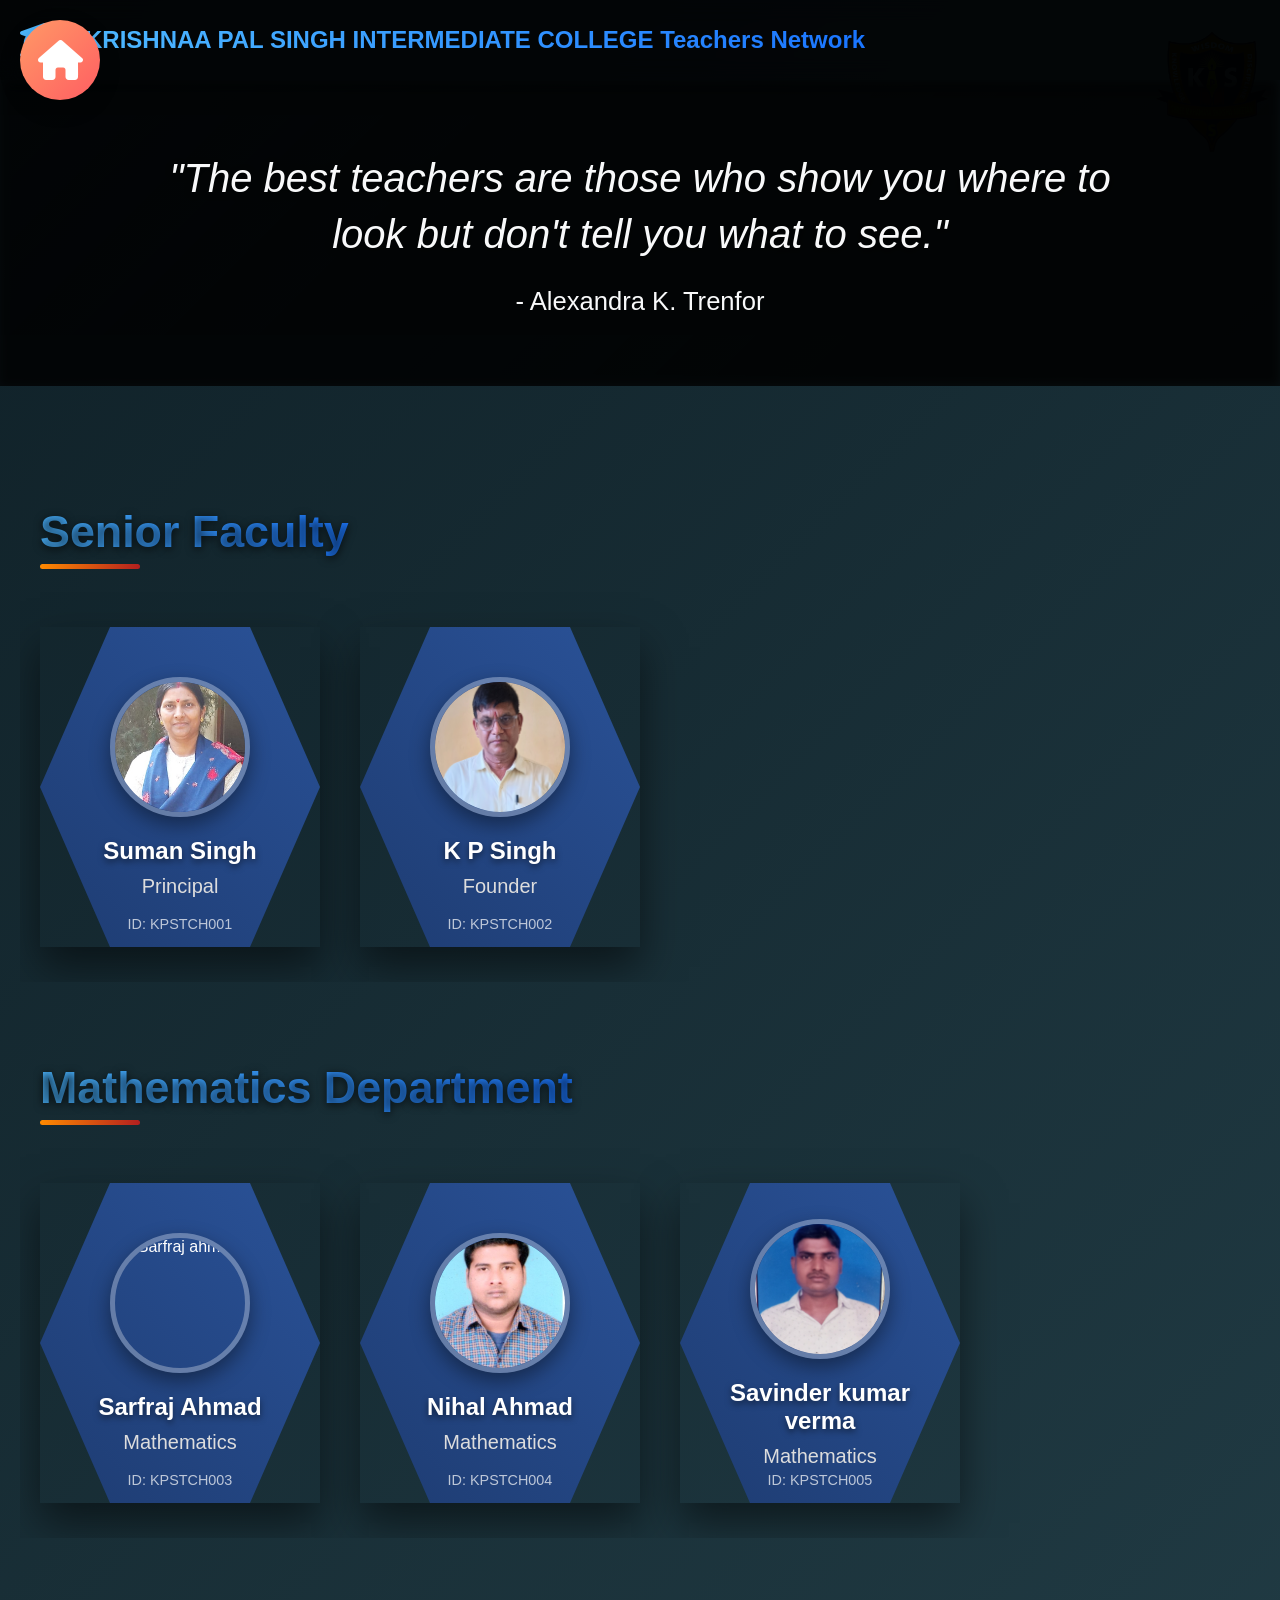
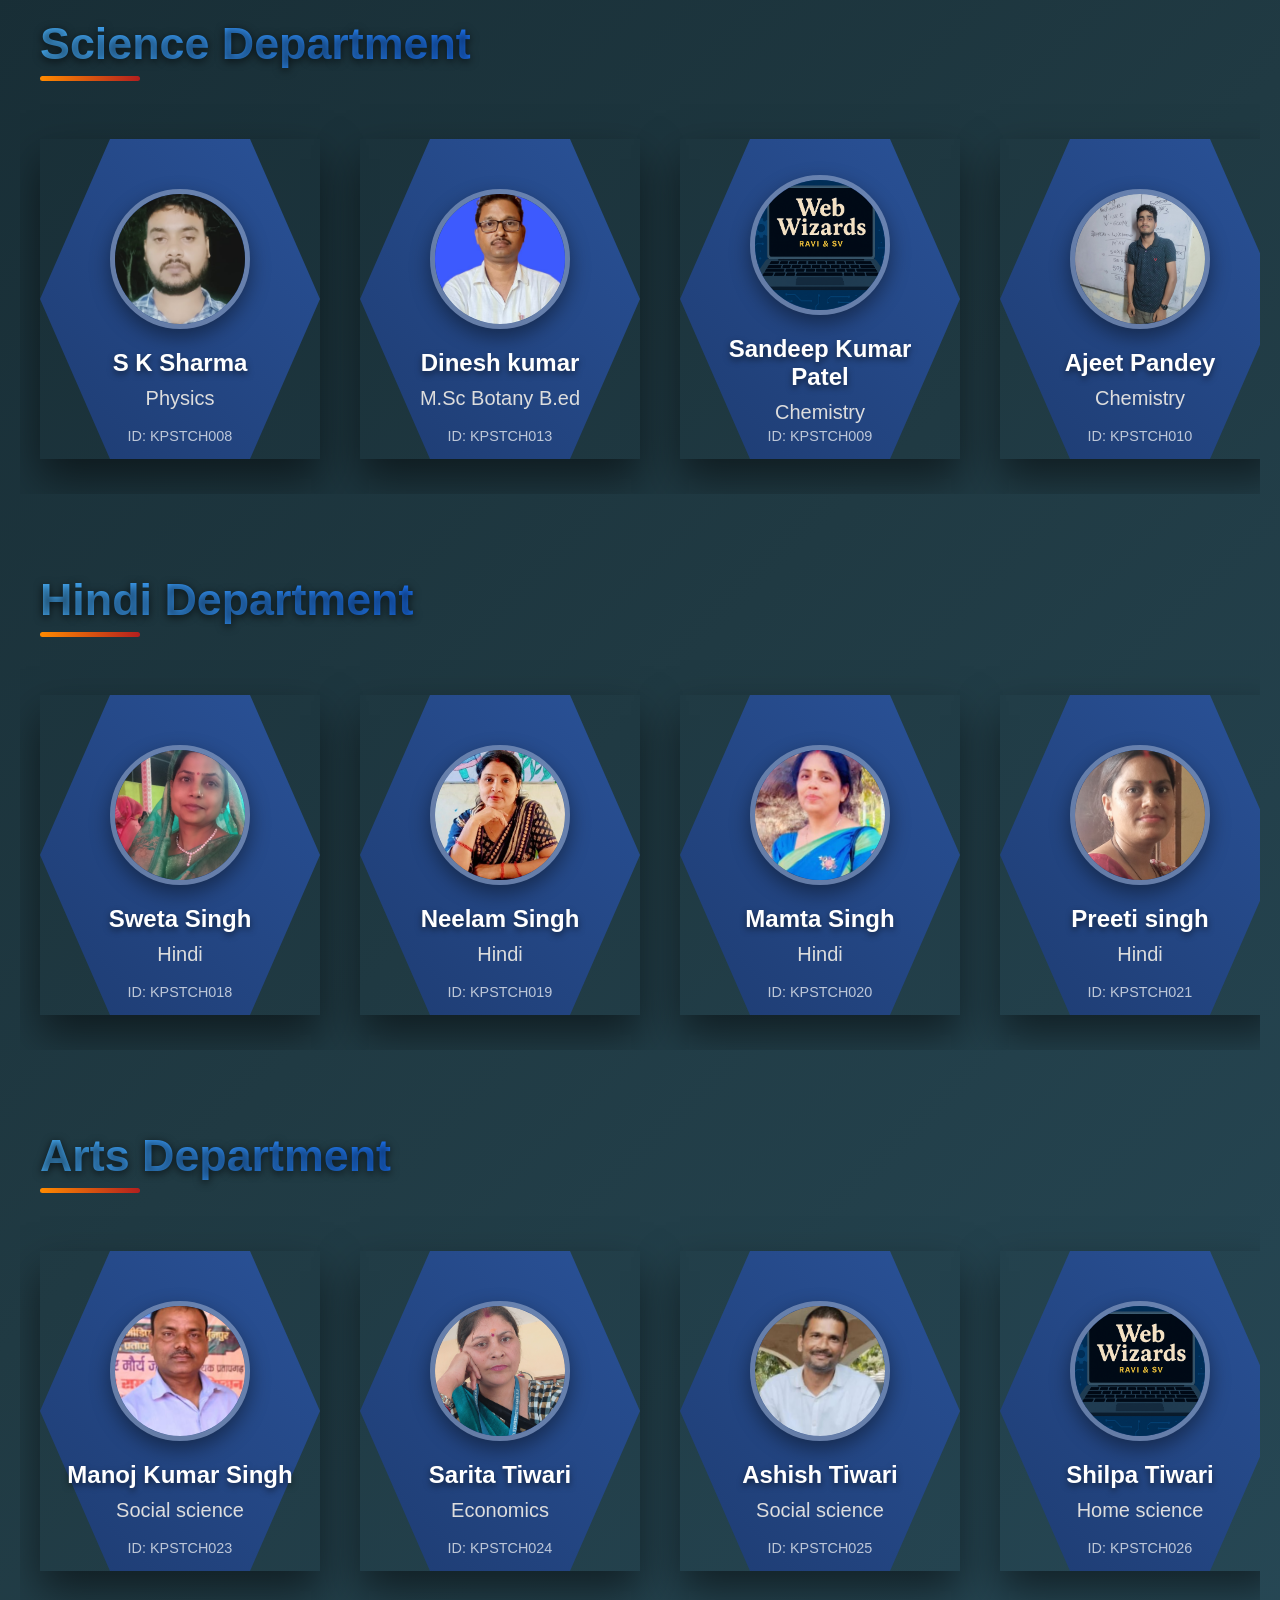
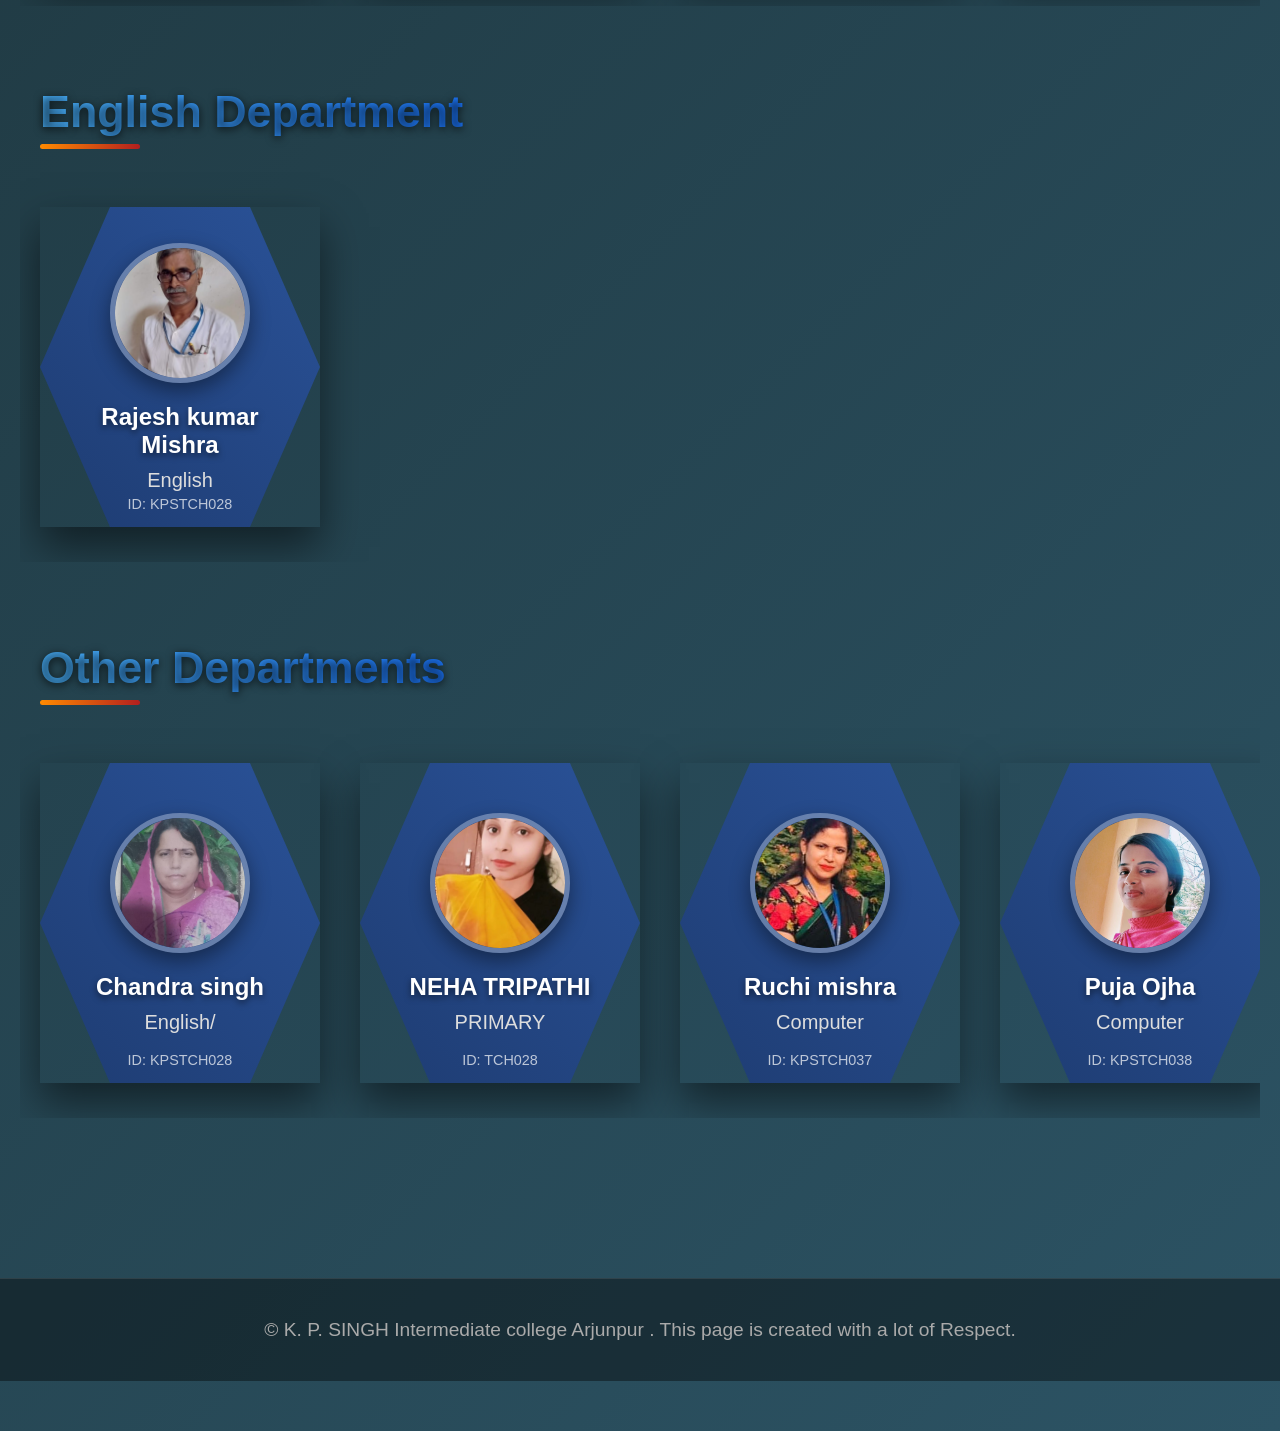
==== teachers.html @ 12026983 "Initialize project with folder contents" ====
<!DOCTYPE html>
<html lang="en">
  <head>
    <meta charset="UTF-8" />
    <meta name="viewport" content="width=device-width, initial-scale=1.0" />
    <title>K P S Teachers</title>
    <link
      rel="stylesheet"
      href="https://cdnjs.cloudflare.com/ajax/libs/font-awesome/6.4.0/css/all.min.css"
    />
    <link rel="stylesheet" href="homebtnstyle.css" />
    <link rel="stylesheet" href="teacherspagestyle.css" />
  </head>
  <body>

     <div class="button-container">
        <a href="index.html" class="home-button">
            <div class="ripple"></div>
            <i class="fas fa-home home-icon"></i>
        </a>
    </div>


        <div class="logo" id="logo">
      <img
        src="assets/logo.png"
        alt="kps logo"
        class="logo-image1"
        id="logo-image1"
      />
</div>


    <div class="header">
      <div class="logo">
        <i class="fas fa-graduation-cap logo-icon"></i>
        <h1>KRISHNAA PAL SINGH INTERMEDIATE COLLEGE Teachers Network</h1>
      </div>
    </div>

    <div class="quote-container">
      <p id="quote">
        "A teacher affects eternity; he can never tell where his influence
        stops."
      </p>
      <p id="author">- Henry Adams</p>
    </div>

    <div class="section-container">
      <div class="section-header">
        <h2 class="section-title">Senior Faculty</h2>
      </div>
      <div class="cards-scroll-container">
        <div class="scroll-wrapper">
          <div class="cards-container" id="senior-faculty">
            <div class="hexagon-card">
              <div class="hexagon-card-inner">
                <div class="hexagon-card-front">
                  <img
                    src="assets/teachers/pic1.jpg"
                    alt="Suman Singh"
                    class="teacher-img"
                  />
                  <h3 class="teacher-name">Suman Singh</h3>
                  <p class="teacher-subject">Principal</p>
                  <p class="teacher-id">ID: KPSTCH001</p>
                </div>
                <div class="hexagon-card-back">
                  <h3 class="teacher-role">Principal</h3>
                  <p class="teacher-email">principal@kpschool.edu</p>
                  <p class="teacher-bio">
                    With 25+ years in education, dedicated to academic
                    excellence and student development.
                  </p>
                  <div class="social-icons">
                    <a href="https://wa.me/919473770269" target="_blank" class="social-icon whatsapp" ><i class="fab fa-whatsapp"></i ></a>
                    <a href="https://instagram.com/web.wizaeds.by.ravi" target="_blank" class="social-icon instagram" ><i class="fab fa-instagram"></i ></a>
                    <a href="tel:+919473770269" class="social-icon phone" ><i class="fas fa-phone"></i ></a>
                  </div>
                </div>
              </div>
            </div>

            <div class="hexagon-card">
              <div class="hexagon-card-inner">
                <div class="hexagon-card-front">
                  <img src="assets/teachers/pic2.jpg" alt=" K P Singh" class="teacher-img" />
                  <h3 class="teacher-name">K P Singh</h3>
                  <p class="teacher-subject">Founder</p>
                  <p class="teacher-id">ID: KPSTCH002</p>
                </div>
                <div class="hexagon-card-back">
                  <h3 class="teacher-role">Founder</h3>
                  <p class="teacher-email">principal@kpschool.edu</p>
                  <p class="teacher-bio">
                    Specialized in educational administration and student
                    counseling.
                  </p>
                  <div class="social-icons">
                    <a href="https://wa.me/919450395539" target="_blank" class="social-icon whatsapp" ><i class="fab fa-whatsapp"></i></a>
                    <a href="https://instagram.com/web.wizards.by.ravi" target="_blank" class="social-icon instagram"><i class="fab fa-instagram"></i></a>
                    <a href="tel:+919450395539" class="social-icon phone"><i class="fas fa-phone"></i ></a>
                  </div>
                </div>
              </div>
            </div>

            <!-- <div class="hexagon-card">
              <div class="hexagon-card-inner">
                <div class="hexagon-card-front">
                  <img src="assets/teachers/pic2a.jpg" alt=" K P Singh" class="teacher-img" />
                  <h3 class="teacher-name"></h3>
                  <p class="teacher-subject"></p>
                  <p class="teacher-id">ID: KPSTCH002a</p>
                </div>
                <div class="hexagon-card-back">
                  <h3 class="teacher-role">Founder</h3>
                  <p class="teacher-email">principal@kpschool.edu</p>
                  <p class="teacher-bio">
                    Specialized in educational administration and student
                    counseling.
                  </p>
                  <div class="social-icons">
                    <a href="https://wa.me/919450395539" target="_blank" class="social-icon whatsapp" ><i class="fab fa-whatsapp"></i></a>
                    <a href="https://instagram.com/web.wizards.by.ravi" target="_blank" class="social-icon instagram"><i class="fab fa-instagram"></i></a>
                    <a href="tel:+919450395539" class="social-icon phone"><i class="fas fa-phone"></i ></a>
                  </div>
                </div>
              </div>
            </div>

            <div class="hexagon-card">
              <div class="hexagon-card-inner">
                <div class="hexagon-card-front">
                  <img src="assets/teachers/pic2b.jpg" alt=" K P Singh" class="teacher-img" />
                  <h3 class="teacher-name"></h3>
                  <p class="teacher-subject"></p>
                  <p class="teacher-id">ID: KPSTCH002b</p>
                </div>
                <div class="hexagon-card-back">
                  <h3 class="teacher-role">Founder</h3>
                  <p class="teacher-email">principal@kpschool.edu</p>
                  <p class="teacher-bio">
                    Specialized in educational administration and student
                    counseling.
                  </p>
                  <div class="social-icons">
                    <a href="https://wa.me/919450395539" target="_blank" class="social-icon whatsapp" ><i class="fab fa-whatsapp"></i></a>
                    <a href="https://instagram.com/web.wizards.by.ravi" target="_blank" class="social-icon instagram"><i class="fab fa-instagram"></i></a>
                    <a href="tel:+919450395539" class="social-icon phone"><i class="fas fa-phone"></i ></a>
                  </div>
                </div>
              </div>
            </div> -->

          </div>
        </div>
      </div>

      <div class="section-header">
        <h2 class="section-title">Mathematics Department</h2>
      </div>
      <div class="cards-scroll-container">
        <div class="scroll-wrapper">
          <div class="cards-container" id="math-dept">
            <div class="hexagon-card">
              <div class="hexagon-card-inner">
                <div class="hexagon-card-front">
                  <img
                    src="assets/teachers/pic3sarfaraj.jpg"
                    alt="Sarfraj ahmad"
                    class="teacher-img"
                  />
                  <h3 class="teacher-name">Sarfraj Ahmad</h3>
                  <p class="teacher-subject">Mathematics</p>
                  <p class="teacher-id">ID: KPSTCH003</p>
                </div>
                <div class="hexagon-card-back">
                  <h3 class="teacher-role">Mathematics</h3>
                  <p class="teacher-email">sarfrajahmad2018@gmail.com</p>
                  <p class="teacher-bio">
                    15+ teaching eaperiance Passionate about making mathematics
                    accessible and enjoyable for all students.
                  </p>
                  <div class="social-icons">
                    <a
                      href="https://wa.me/919598092162"
                      target="_blank"
                      class="social-icon whatsapp"
                      ><i class="fab fa-whatsapp"></i
                    ></a>
                    <a
                      href="https://instagram.com/web.wizards.by.ravi"
                      target="_blank"
                      class="social-icon instagram"
                      ><i class="fab fa-instagram"></i
                    ></a>
                    <a href="tel:+919598092162" class="social-icon phone"
                      ><i class="fas fa-phone"></i
                    ></a>
                  </div>
                </div>
              </div>
            </div>
            <div class="hexagon-card">
              <div class="hexagon-card-inner">
                <div class="hexagon-card-front">
                  <img
                    src="assets/teachers/pic4nihal.jpg"
                    alt="Nihal Ahmad "
                    class="teacher-img"
                  />
                  <h3 class="teacher-name">Nihal Ahmad</h3>
                  <p class="teacher-subject">Mathematics</p>
                  <p class="teacher-id">ID: KPSTCH004</p>
                </div>
                <div class="hexagon-card-back">
                  <h3 class="teacher-role">Senior Math Teacher</h3>
                  <p class="teacher-email">nihalahmadpbh123@gmail.com</p>
                  <p class="teacher-bio">
                    15+ teaching eaperiance Passionate about making mathematics
                    accessible and enjoyable for all students.
                  </p>
                  <div class="social-icons">
                    <a
                      href="https://wa.me/917897815733"
                      target="_blank"
                      class="social-icon whatsapp"
                      ><i class="fab fa-whatsapp"></i
                    ></a>
                    <a
                      href="https://instagram.com/web.wizards.by.ravi"
                      target="_blank"
                      class="social-icon instagram"
                      ><i class="fab fa-instagram"></i
                    ></a>
                    <a href="tel:+917897815733" class="social-icon phone"
                      ><i class="fas fa-phone"></i
                    ></a>
                  </div>
                </div>
              </div>
            </div>

            <div class="hexagon-card">
              <div class="hexagon-card-inner">
                <div class="hexagon-card-front">
                  <img
                    src="assets/teachers/pic5.jpg"
                    alt="Savinder kumar verma"
                    class="teacher-img"
                  />
                  <h3 class="teacher-name">Savinder kumar verma</h3>
                  <p class="teacher-subject">Mathematics</p>
                  <p class="teacher-id">ID: KPSTCH005</p>
                </div>
                <div class="hexagon-card-back">
                  <h3 class="teacher-role">Mathematics</h3>
                  <p class="teacher-email">savinder25795@gmail.com</p>
                  <p class="teacher-bio">
                    5+ teaching eaperiance Passionate about making mathematics
                    accessible and enjoyable for all students.
                  </p>
                  <div class="social-icons">
                    <a
                      href="https://wa.me/917084997858"
                      target="_blank"
                      class="social-icon whatsapp"
                      ><i class="fab fa-whatsapp"></i
                    ></a>
                    <a
                      href="https://instagram.com/web.wizards.by.ravi"
                      target="_blank"
                      class="social-icon instagram"
                      ><i class="fab fa-instagram"></i
                    ></a>
                    <a href="tel:+917084997858" class="social-icon phone"
                      ><i class="fas fa-phone"></i
                    ></a>
                  </div>
                </div>
              </div>
            </div>

            <!-- <div class="hexagon-card">
              <div class="hexagon-card-inner">
                <div class="hexagon-card-front">
                  <img
                    src="assets/teachers/pic.png"
                    alt="Sarfraj ahmad"
                    class="teacher-img"
                  />
                  <h3 class="teacher-name">web wizards</h3>
                  <p class="teacher-subject">by Ravi & sv</p>
                  <p class="teacher-id">ID: KPSTCH003</p>
                </div>
                <div class="hexagon-card-back">
                  <h3 class="teacher-role">Mathematics</h3>
                  <p class="teacher-email"></p>
                  <p class="teacher-bio">
                    15+ teaching eaperiance Passionate about making mathematics
                    accessible and enjoyable for all students.
                  </p>
                  <div class="social-icons">
                    <a
                      href="https://wa.me/91"
                      target="_blank"
                      class="social-icon whatsapp"
                      ><i class="fab fa-whatsapp"></i
                    ></a>
                    <a
                      href="https://instagram.com/web.wizards.by.ravi"
                      target="_blank"
                      class="social-icon instagram"
                      ><i class="fab fa-instagram"></i
                    ></a>
                    <a href="tel:+91" class="social-icon phone"
                      ><i class="fas fa-phone"></i
                    ></a>
                  </div>
                </div>
              </div>
            </div>

            <div class="hexagon-card">
              <div class="hexagon-card-inner">
                <div class="hexagon-card-front">
                  <img
                    src="assets/teachers/pic.png"
                    alt="Sarfraj ahmad"
                    class="teacher-img"
                  />
                  <h3 class="teacher-name">web wizards</h3>
                  <p class="teacher-subject">by Ravi & sv</p>
                  <p class="teacher-id">ID: KPSTCH003</p>
                </div>
                <div class="hexagon-card-back">
                  <h3 class="teacher-role">Mathematics</h3>
                  <p class="teacher-email"></p>
                  <p class="teacher-bio">
                    15+ teaching eaperiance Passionate about making mathematics
                    accessible and enjoyable for all students.
                  </p>
                  <div class="social-icons">
                    <a
                      href="https://wa.me/91"
                      target="_blank"
                      class="social-icon whatsapp"
                      ><i class="fab fa-whatsapp"></i
                    ></a>
                    <a
                      href="https://instagram.com/web.wizards.by.ravi"
                      target="_blank"
                      class="social-icon instagram"
                      ><i class="fab fa-instagram"></i
                    ></a>
                    <a href="tel:+91" class="social-icon phone"
                      ><i class="fas fa-phone"></i
                    ></a>
                  </div>
                </div>
              </div>
            </div> -->
          </div>
        </div>
      </div>



      <div class="section-header">
        <h2 class="section-title">Science Department</h2>
      </div>
      <div class="cards-scroll-container">
        <div class="scroll-wrapper">
          <div class="cards-container" id="science-dept">


            <div class="hexagon-card">
              <div class="hexagon-card-inner">
                <div class="hexagon-card-front">
                  <img src="assets/teachers/pic8sk.jpg" alt=" S K Sharma" class="teacher-img"
                  />
                  <h3 class="teacher-name">S K Sharma</h3>
                  <p class="teacher-subject">Physics</p>
                  <p class="teacher-id">ID: KPSTCH008</p>
                </div>
                <div class="hexagon-card-back">
                  <h3 class="teacher-role">HOD Physics</h3>
                  <p class="teacher-email">sushilved2025@gmail.com</p>
                  <p class="teacher-bio"> +15 years of teaching experiance Physics expert with a passion for experimental science and innovation. </p>
                  <div class="social-icons">
                    <a href="https://wa.me/917755873781" target="_blank"  class="social-icon whatsapp" ><i class="fab fa-whatsapp"></i ></a>
                    <a  href="https://instagram.com/web.wizards.by.ravi" target="_blank" class="social-icon instagram"  ><i class="fab fa-instagram"></i ></a>
                    <a href="tel:+917755873781" class="social-icon phone"><i class="fas fa-phone"></i ></a>
                  </div>
                </div>
              </div>
            </div>

            <div class="hexagon-card">
              <div class="hexagon-card-inner">
                <div class="hexagon-card-front">
                  <img src="assets/teachers/pic9dinesh.jpg" alt=" Dinesh kumar" class="teacher-img"
                  />
                  <h3 class="teacher-name">Dinesh kumar</h3>
                  <p class="teacher-subject">M.Sc Botany B.ed</p>
                  <p class="teacher-id">ID: KPSTCH013</p>
                </div>
                <div class="hexagon-card-back">
                  <h3 class="teacher-role">Biology</h3>
                  <p class="teacher-email">sushilved2025@gmail.com</p>
                  <p class="teacher-bio"> +15 years of teaching experiance Physics expert with a passion for experimental science and innovation. </p>
                  <div class="social-icons">
                    <a href="https://wa.me/919918569464" target="_blank"  class="social-icon whatsapp" ><i class="fab fa-whatsapp"></i ></a>
                    <a  href="https://instagram.com/web.wizards.by.ravi" target="_blank" class="social-icon instagram"  ><i class="fab fa-instagram"></i ></a>
                    <a href="tel:+919918569464" class="social-icon phone"><i class="fas fa-phone"></i ></a>
                  </div>
                </div>
              </div>
            </div>

            <div class="hexagon-card">
              <div class="hexagon-card-inner">
                <div class="hexagon-card-front">
                  <img src="assets/teachers/pic.png" alt=" Sandeep Kumar Patel " class="teacher-img"
                  />
                  <h3 class="teacher-name">Sandeep Kumar Patel</h3>
                  <p class="teacher-subject">Chemistry</p>
                  <p class="teacher-id">ID: KPSTCH009</p>
                </div>
                <div class="hexagon-card-back">
                  <h3 class="teacher-role">HOD Chemistry</h3>
                  <p class="teacher-email">sandeeppatel1308@gmail.com</p>
                  <p class="teacher-bio"> +15 years of teaching experiance Chemistry expert with a passion for experimental science and innovation. </p>
                  <div class="social-icons">
                    <a href="https://wa.me/917905507518" target="_blank"  class="social-icon whatsapp" ><i class="fab fa-whatsapp"></i ></a>
                    <a  href="https://instagram.com/web.wizards.by.ravi" target="_blank" class="social-icon instagram"  ><i class="fab fa-instagram"></i ></a>
                    <a href="tel:+917905507518" class="social-icon phone"><i class="fas fa-phone"></i ></a>
                  </div>
                </div>
              </div>
            </div>

                <div class="hexagon-card">
              <div class="hexagon-card-inner">
                <div class="hexagon-card-front">
                  <img src="assets/teachers/pic10ajeet.jpg" alt="Ajeet Pandey " class="teacher-img"
                  />
                  <h3 class="teacher-name"> Ajeet Pandey </h3>
                  <p class="teacher-subject">Chemistry</p>
                  <p class="teacher-id">ID: KPSTCH010</p>
                </div>
                <div class="hexagon-card-back">
                  <h3 class="teacher-role">Chemistry</h3>
                  <p class="teacher-email">ajeetpandey1104@gmail.com</p>
                  <p class="teacher-bio"> +5 years of teaching experiance Chemistry expert with a passion for experimental science and innovation. </p>
                  <div class="social-icons">
                    <a href="https://wa.me/919628640281" target="_blank"  class="social-icon whatsapp" ><i class="fab fa-whatsapp"></i ></a>
                    <a  href="https://instagram.com/web.wizards.by.ravi" target="_blank" class="social-icon instagram"  ><i class="fab fa-instagram"></i ></a>
                    <a href="tel:+919628640281" class="social-icon phone"><i class="fas fa-phone"></i ></a>
                  </div>
                </div>
              </div>
            </div>

            <div class="hexagon-card">
          <div class="hexagon-card-inner">
            <div class="hexagon-card-front">
              <img src="assets/teachers/pic11keshari.jpg" alt=" Keshari" class="teacher-img"
              />
              <h3 class="teacher-name">Keshari</h3>
              <p class="teacher-subject">Biology science</p>
              <p class="teacher-id">ID: KPSTCH011</p>
            </div>
            <div class="hexagon-card-back">
              <h3 class="teacher-role">Biology science</h3>
              <p class="teacher-email">vermakeshari73@gmail.com</p>
              <p class="teacher-bio"> +5 years of teaching experiance.</p>
              <div class="social-icons">
                <a href="https://wa.me/919115271722" target="_blank"  class="social-icon whatsapp" ><i class="fab fa-whatsapp"></i ></a>
                <a  href="https://instagram.com/web.wizards.by.ravi" target="_blank" class="social-icon instagram"  ><i class="fab fa-instagram"></i ></a>
                <a href="tel:+919115271722" class="social-icon phone"><i class="fas fa-phone"></i ></a>
              </div>
            </div>
          </div>
        </div>

        
        <div class="hexagon-card">
          <div class="hexagon-card-inner">
            <div class="hexagon-card-front">
              <img src="assets/teachers/pic12.jpg" alt="Richa Singh" class="teacher-img"
              />
              <h3 class="teacher-name">Richa Singh</h3>
              <p class="teacher-subject">Science</p>
              <p class="teacher-id">ID: KPSTCH012</p>
            </div>
            <div class="hexagon-card-back">
              <h3 class="teacher-role"> Science</h3>
              <p class="teacher-email">rsinngh2018@gmail.com</p>
              <p class="teacher-bio"> +5 years of teaching experiance Science expert with a passion for experimental science. </p>
              <div class="social-icons">
                <a href="https://wa.me/917355154966" target="_blank"  class="social-icon whatsapp" ><i class="fab fa-whatsapp"></i ></a>
                  <a  href="https://instagram.com/web.wizards.by.ravi" target="_blank" class="social-icon instagram"  ><i class="fab fa-instagram"></i ></a>
                    <a href="tel:+917355154966" class="social-icon phone"><i class="fas fa-phone"></i ></a>
                    </div>
                  </div>
                </div>
              </div>
              
              <!-- <div class="hexagon-card">
            <div class="hexagon-card-inner">
              <div class="hexagon-card-front">
                <img src="assets/teachers/pic.png" alt="Aakash mishra" class="teacher-img"
                />
                <h3 class="teacher-name">Aakash mishra</h3>
                <p class="teacher-subject">Science</p>
                <p class="teacher-id">ID: KPSTCH0</p>
              </div>
              <div class="hexagon-card-back">
                <h3 class="teacher-role"> Science</h3>
                <p class="teacher-email">akashmishrapbh2@gmail.com</p>
                <p class="teacher-bio"> +5 years of teaching experiance Science expert with a passion for experimental science . </p>
                <div class="social-icons">
                  <a href="https://wa.me/917355522825" target="_blank"  class="social-icon whatsapp" ><i class="fab fa-whatsapp"></i ></a>
                  <a  href="https://instagram.com/web.wizards.by.ravi" target="_blank" class="social-icon instagram"  ><i class="fab fa-instagram"></i ></a>
                  <a href="tel:+917355522825" class="social-icon phone"><i class="fas fa-phone"></i ></a>
                </div>
              </div>
            </div>
          </div> -->

              <div class="hexagon-card">
            <div class="hexagon-card-inner">
              <div class="hexagon-card-front">
                <img src="assets/teachers/pic13akanksha.jpg" alt="Aakanksha singh" class="teacher-img"
                />
                <h3 class="teacher-name">Aakanksha singh</h3>
                <p class="teacher-subject">Science</p>
                <p class="teacher-id">ID: KPSTCH014</p>
              </div>
              <div class="hexagon-card-back">
                <h3 class="teacher-role"> Science</h3>
                <p class="teacher-email">singhakanksha3709@gmail.com</p>
                <p class="teacher-bio"> +5 years of teaching experiance  . </p>
                <div class="social-icons">
                  <a href="https://wa.me/918172848411" target="_blank"  class="social-icon whatsapp" ><i class="fab fa-whatsapp"></i ></a>
                  <a  href="https://instagram.com/web.wizards.by.ravi" target="_blank" class="social-icon instagram"  ><i class="fab fa-instagram"></i ></a>
                  <a href="tel:+918172848411" class="social-icon phone"><i class="fas fa-phone"></i ></a>
                </div>
              </div>
            </div>
          </div>


          </div>
        </div>
      </div>



      <div class="section-header">
        <h2 class="section-title">Hindi Department</h2>
      </div>
      <div class="cards-scroll-container">
        <div class="scroll-wrapper">
          <div class="cards-container" id="hindi-dept">
            <div class="hexagon-card">
              <div class="hexagon-card-inner">
                <div class="hexagon-card-front">
                  <img src="assets/teachers/pic18sweta.jpg" alt="Sweta Singh " class="teacher-img" />
                  <h3 class="teacher-name">Sweta Singh </h3>
                  <p class="teacher-subject">Hindi</p>
                  <p class="teacher-id">ID: KPSTCH018</p >
                  </div>
                <div class="hexagon-card-back">
                  <h3 class="teacher-role"> Hindi</h3>
                  <p class="teacher-email">swetasingh51979@gmail.com</p>
                  <p class="teacher-bio"> 5+ years of teaching experience ,Specialized in Hindi literature and creative writing. </p>
                  <div class="social-icons"> <a  href="https://wa.me/919473862362"  target="_blank" class="social-icon whatsapp" ><i class="fab fa-whatsapp"></i ></a>
                 <a  href="https://instagram.com/web.wizards.by.ravi"  target="_blank" class="social-icon instagram" ><i class="fab fa-instagram"></i ></a>
                    <a href="tel:+919473862362" class="social-icon phone" ><i class="fas fa-phone"></i ></a>
                  </div>
                </div>
              </div>
            </div>

               <div class="hexagon-card">
              <div class="hexagon-card-inner">
                <div class="hexagon-card-front">
                  <img src="assets/teachers/pic19neelam.jpg" alt="Neelam Singh " class="teacher-img" />
                  <h3 class="teacher-name">Neelam Singh </h3>
                  <p class="teacher-subject">Hindi</p>
                  <p class="teacher-id">ID: KPSTCH019</p >
                  </div>
                <div class="hexagon-card-back">
                  <h3 class="teacher-role"> Hindi</h3>
                  <p class="teacher-email">nilamsin97@gmail.com</p>
                  <p class="teacher-bio"> 15+ years of teaching experience ,Specialized in Hindi literature and creative writing. </p>
                  <div class="social-icons"> <a  href="https://wa.me/919792909750"  target="_blank" class="social-icon whatsapp" ><i class="fab fa-whatsapp"></i ></a>
                 <a  href="https://instagram.com/web.wizards.by.ravi"  target="_blank" class="social-icon instagram" ><i class="fab fa-instagram"></i ></a>
                    <a href="tel:+919792909750" class="social-icon phone" ><i class="fas fa-phone"></i ></a>
                  </div>
                </div>
              </div>
            </div>


                 <div class="hexagon-card">
              <div class="hexagon-card-inner">
                <div class="hexagon-card-front">
                  <img src="assets/teachers/pic20mamta.jpg" alt="Mamta Singh " class="teacher-img" />
                  <h3 class="teacher-name">Mamta Singh </h3>
                  <p class="teacher-subject">Hindi</p>
                  <p class="teacher-id">ID: KPSTCH020</p >
                  </div>
                <div class="hexagon-card-back">
                  <h3 class="teacher-role"> Hindi</h3>
                  <p class="teacher-email">mamtaprakash8888@gmail.com</p>
                  <p class="teacher-bio"> 10+ years of teaching experience . </p>
                  <div class="social-icons"> <a  href="https://wa.me/919984661733"  target="_blank" class="social-icon whatsapp" ><i class="fab fa-whatsapp"></i ></a>
                 <a  href="https://instagram.com/web.wizards.by.ravi"  target="_blank" class="social-icon instagram" ><i class="fab fa-instagram"></i ></a>
                    <a href="tel:+919984661733" class="social-icon phone" ><i class="fas fa-phone"></i ></a>
                  </div>
                </div>
              </div>
            </div>


                 <div class="hexagon-card">
              <div class="hexagon-card-inner">
                <div class="hexagon-card-front">
                  <img src="assets/teachers/pic21preeti.jpg" alt="Preeti Singh " class="teacher-img" />
                  <h3 class="teacher-name">Preeti singh </h3>
                  <p class="teacher-subject">Hindi</p>
                  <p class="teacher-id">ID: KPSTCH021</p >
                  </div>
                <div class="hexagon-card-back">
                  <h3 class="teacher-role"> Hindi</h3>
                  <p class="teacher-email">singhpradosh93@gmail.com</p>
                  <p class="teacher-bio"> 5+ years of teaching experience . </p>
                  <div class="social-icons"> <a  href="https://wa.me/919956625494"  target="_blank" class="social-icon whatsapp" ><i class="fab fa-whatsapp"></i ></a>
                 <a  href="https://instagram.com/web.wizards.by.ravi"  target="_blank" class="social-icon instagram" ><i class="fab fa-instagram"></i ></a>
                    <a href="tel:+919956625494" class="social-icon phone" ><i class="fas fa-phone"></i ></a>
                  </div>
                </div>
              </div>
            </div>


                 <div class="hexagon-card">
              <div class="hexagon-card-inner">
                <div class="hexagon-card-front">
                  <img src="assets/teachers/pic22pooja.jpg" alt="Pooja  " class="teacher-img" />
                  <h3 class="teacher-name">Pooja </h3>
                  <p class="teacher-subject">Hindi</p>
                  <p class="teacher-id">ID: KPSTCH022</p >
                  </div>
                <div class="hexagon-card-back">
                  <h3 class="teacher-role"> Hindi</h3>
                  <p class="teacher-email">preetpandey34179@gmail.com</p>
                  <p class="teacher-bio"> 5+ years of teaching experience . </p>
                  <div class="social-icons"> <a  href="https://wa.me/919264960165"  target="_blank" class="social-icon whatsapp" ><i class="fab fa-whatsapp"></i ></a>
                 <a  href="https://instagram.com/web.wizards.by.ravi"  target="_blank" class="social-icon instagram" ><i class="fab fa-instagram"></i ></a>
                    <a href="tel:+919264960165" class="social-icon phone" ><i class="fas fa-phone"></i ></a>
                  </div>
                </div>
              </div>
            </div>


                 <div class="hexagon-card">
              <div class="hexagon-card-inner">
                <div class="hexagon-card-front">
                  <img src="assets/teachers/pic23abhagwat.jpg" alt="Bhagwat prasad tripathi  " class="teacher-img" />
                  <h3 class="teacher-name">Bhagwat prasad tripathi  </h3>
                  <p class="teacher-subject">Hindi</p>
                  <p class="teacher-id">ID: KPSTCH023a</p >
                  </div>
                <div class="hexagon-card-back">
                  <h3 class="teacher-role"> Hindi</h3>
                  <p class="teacher-email">bhagwattripathi73@gmail.com</p>
                  <p class="teacher-bio"> 5+ years of teaching experience ,Specialized in Hindi literature and creative writing. </p>
                  <div class="social-icons"> <a  href="https://wa.me/919473634408"  target="_blank" class="social-icon whatsapp" ><i class="fab fa-whatsapp"></i ></a>
                 <a  href="https://instagram.com/web.wizards.by.ravi"  target="_blank" class="social-icon instagram" ><i class="fab fa-instagram"></i ></a>
                    <a href="tel:+919473634408" class="social-icon phone" ><i class="fas fa-phone"></i ></a>
                  </div>
                </div>
              </div>
            </div>


                 <div class="hexagon-card">
              <div class="hexagon-card-inner">
                <div class="hexagon-card-front">
                  <img src="assets/teachers/pic23bshikha.jpg" alt="Shikha singh " class="teacher-img" />
                  <h3 class="teacher-name">Shikha singh </h3>
                  <p class="teacher-subject">Hindi</p>
                  <p class="teacher-id">ID: KPSTCH023b</p >
                  </div>
                <div class="hexagon-card-back">
                  <h3 class="teacher-role"> Hindi</h3>
                  <p class="teacher-email">shikhasingh2882@gmail.com</p>
                  <p class="teacher-bio"> 5+ years of teaching experience ,Specialized in Hindi literature and creative writing. </p>
                  <div class="social-icons"> <a  href="https://wa.me/917054994442"  target="_blank" class="social-icon whatsapp" ><i class="fab fa-whatsapp"></i ></a>
                 <a  href="https://instagram.com/web.wizards.by.ravi"  target="_blank" class="social-icon instagram" ><i class="fab fa-instagram"></i ></a>
                    <a href="tel:+917054994442" class="social-icon phone" ><i class="fas fa-phone"></i ></a>
                  </div>
                </div>
              </div>
            </div>

          </div>
        </div>
      </div>



      <div class="section-header">
        <h2 class="section-title">Arts Department</h2>
      </div>
      <div class="cards-scroll-container">
        <div class="scroll-wrapper">
          <div class="cards-container" id="arts-dept">

            <div class="hexagon-card">
              <div class="hexagon-card-inner">
                <div class="hexagon-card-front">

                  <img src="assets/teachers/pic26manoj.jpg" alt="Manoj Kumar Singh"  class="teacher-img" />
                  <h3 class="teacher-name">Manoj Kumar Singh</h3>
                  <p class="teacher-subject"> Social science</p>
                  <p class="teacher-id">ID: KPSTCH023</p>
                </div>
                <div class="hexagon-card-back">
                  <h3 class="teacher-role">Social science</h3>
                  <p class="teacher-email">manojsinghnevada1986@gmail.com</p>
                  <p class="teacher-bio"> Expert in Social science with 15+ years of teaching experience. </p>
                  <div class="social-icons">
                    <a href="https://wa.me/916392696873" target="_blank" class="social-icon whatsapp" ><i class="fab fa-whatsapp"></i  ></a>
                    <a href="https://instagram.com/web.wizards.by.ravi"  target="_blank" class="social-icon instagram" ><i class="fab fa-instagram"></i  ></a>
                    <a href="tel:+916392696873" class="social-icon phone" ><i class="fas fa-phone"></i ></a>
                  </div>
                </div>
              </div>
            </div>

                <div class="hexagon-card">
              <div class="hexagon-card-inner">
                <div class="hexagon-card-front">
                  <img src="assets/teachers/pic24.jpg" alt="Sarita Tiwari "  class="teacher-img" />
                  <h3 class="teacher-name">Sarita Tiwari</h3>
                  <p class="teacher-subject"> Economics </p>
                  <p class="teacher-id">ID: KPSTCH024</p>
                </div>
                <div class="hexagon-card-back">
                  <h3 class="teacher-role"> Economics </h3>
                  <p class="teacher-email">sarita.vivek2002@gmail.com</p>
                  <p class="teacher-bio"> Expert in Economics  with 15+ years of teaching experience. </p>
                  <div class="social-icons">
                    <a href="https://wa.me/919451439132" target="_blank" class="social-icon whatsapp" ><i class="fab fa-whatsapp"></i  ></a>
                    <a href="https://instagram.com/web.wizards.by.ravi"  target="_blank" class="social-icon instagram" ><i class="fab fa-instagram"></i  ></a>
                    <a href="tel:+919451439132" class="social-icon phone" ><i class="fas fa-phone"></i ></a>
                  </div>
                </div>
              </div>
            </div>

                <div class="hexagon-card">
              <div class="hexagon-card-inner">
                <div class="hexagon-card-front">
                  <img src="assets/teachers/pic25ashish.jpg" alt="Ashish Tiwari"  class="teacher-img" />
                  <h3 class="teacher-name">Ashish Tiwari</h3>
                  <p class="teacher-subject">Social science</p>
                  <p class="teacher-id">ID: KPSTCH025</p>
                </div>
                <div class="hexagon-card-back">
                  <h3 class="teacher-role"> Social science </h3>
                  <p class="teacher-email">ashishtiwaripur1987@gmail.com</p>
                  <p class="teacher-bio"> Expert in Social Science with 10+ years of teaching experience. </p>
                  <div class="social-icons">
                    <a href="https://wa.me/919628902234" target="_blank" class="social-icon whatsapp" ><i class="fab fa-whatsapp"></i  ></a>
                    <a href="https://instagram.com/web.wizards.by.ravi"  target="_blank" class="social-icon instagram" ><i class="fab fa-instagram"></i  ></a>
                    <a href="tel:+919628902234" class="social-icon phone" ><i class="fas fa-phone"></i ></a>
                  </div>
                </div>
              </div>
            </div>

                <div class="hexagon-card">
              <div class="hexagon-card-inner">
                <div class="hexagon-card-front">

                  <img src="assets/teachers/pic.png" alt="Shilpa Tiwari "  class="teacher-img" />
                  <h3 class="teacher-name">Shilpa Tiwari </h3>
                  <p class="teacher-subject">Home science</p>
                  <p class="teacher-id">ID: KPSTCH026</p>
                </div>
                <div class="hexagon-card-back">
                  <h3 class="teacher-role">Home science</h3>
                  <p class="teacher-email">shilpankaj1222@gmail.com</p>
                  <p class="teacher-bio"> Expert in Home science with 15+ years of teaching experience. </p>
                  <div class="social-icons">
                    <a href="https://wa.me/919454507922" target="_blank" class="social-icon whatsapp" ><i class="fab fa-whatsapp"></i  ></a>
                    <a href="https://instagram.com/web.wizards.by.ravi"  target="_blank" class="social-icon instagram" ><i class="fab fa-instagram"></i  ></a>
                    <a href="tel:+919454507922" class="social-icon phone" ><i class="fas fa-phone"></i ></a>
                  </div>
                </div>
              </div>
            </div>


          </div>
        </div>
      </div>

      
      <div class="section-header">
        <h2 class="section-title">English Department</h2>
      </div>
      <div class="cards-scroll-container">
        <div class="scroll-wrapper">
          <div class="cards-container" id="english-dept">


            <div class="hexagon-card">
              <div class="hexagon-card-inner">
                <div class="hexagon-card-front">
                  <img src="assets/teachers/pic31rajesh.jpg"  alt="Rajesh kumar Mishra"  class="teacher-img" />
                  <h3 class="teacher-name">Rajesh kumar Mishra </h3>
                  <p class="teacher-subject">English</p>
                  <p class="teacher-id">ID: KPSTCH028</p>
                </div>
                <div class="hexagon-card-back">
                  <h3 class="teacher-role">HOD English</h3>
                  <p class="teacher-email">rm919@gmail.com</p>
                  <p class="teacher-bio">
                    Expert in English literature and language pedagogy.
                  </p>
                  <div class="social-icons">
                    <a href="https://wa.me/917905354067"   target="_blank"   class="social-icon whatsapp"  ><i class="fab fa-whatsapp"></i  ></a>
                    <a  href="https://instagram.com/web.wizards.by.ravi"  target="_blank"  class="social-icon instagram"    ><i class="fab fa-instagram"></i  ></a>
                    <a href="tel:+917905354067" class="social-icon phone" ><i class="fas fa-phone"></i ></a>
                  </div>
                </div>
              </div>
            </div>

          <!-- <div class="hexagon-card">
              <div class="hexagon-card-inner">
                <div class="hexagon-card-front">
                  <img src="assets/teachers/pic.png"  alt="Dr. Meena Deshpande"  class="teacher-img" />
                  <h3 class="teacher-name">web wizards </h3>
                  <p class="teacher-subject">English</p>
                  <p class="teacher-id">ID: TCH028</p>
                </div>
                <div class="hexagon-card-back">
                  <h3 class="teacher-role">HOD English</h3>
                  <p class="teacher-email">meena.deshpande@kpschool.edu</p>
                  <p class="teacher-bio">
                    Expert in English literature and language pedagogy.
                  </p>
                  <div class="social-icons">
                    <a href="https://wa.me/91"   target="_blank"   class="social-icon whatsapp"  ><i class="fab fa-whatsapp"></i  ></a>
                    <a  href="https://instagram.com/en"  target="_blank"  class="social-icon instagram"    ><i class="fab fa-instagram"></i  ></a>
                    <a href="tel:+919876543222" class="social-icon phone" ><i class="fas fa-phone"></i ></a>
                  </div>
                </div>
              </div>
            </div> -->

          </div>
        </div>
      </div>



      <div class="section-header">
        <h2 class="section-title">Other Departments</h2>
      </div>
      <div class="cards-scroll-container">
        <div class="scroll-wrapper">
          <div class="cards-container" id="others-dept">

             <div class="hexagon-card">
              <div class="hexagon-card-inner">
                <div class="hexagon-card-front">
                  <img src="assets/teachers/pic35.jpg"  alt="Chandra singh"  class="teacher-img" />
                  <h3 class="teacher-name">Chandra singh </h3>
                  <p class="teacher-subject">English/</p>
                  <p class="teacher-id">ID: KPSTCH028</p>
                </div>
                <div class="hexagon-card-back">
                  <h3 class="teacher-role">Math, english, sanskrit</h3>
                  <p class="teacher-email">chandrarajnathsingh4321@gmail.com</p>
                  <p class="teacher-bio">
                    Expert in Math, english, sanskrit  and 20 + years of teaching experience .
                  </p>
                  <div class="social-icons">
                    <a href="https://wa.me/919044290090"   target="_blank"   class="social-icon whatsapp"  ><i class="fab fa-whatsapp"></i  ></a>
                    <a  href="https://instagram.com/web.wizards.by.ravi"  target="_blank"  class="social-icon instagram"    ><i class="fab fa-instagram"></i  ></a>
                    <a href="tel:+919044290090" class="social-icon phone" ><i class="fas fa-phone"></i ></a>
                  </div>
                </div>
              </div>
            </div>
        
              <div class="hexagon-card">
              <div class="hexagon-card-inner">
                <div class="hexagon-card-front">
                  <img src="assets/teachers/pic36.jpg"  alt="NEHA TRIPATHI"  class="teacher-img" />
                  <h3 class="teacher-name"> NEHA TRIPATHI </h3>
                  <p class="teacher-subject">PRIMARY</p>
                  <p class="teacher-id">ID: TCH028</p>
                </div>
                <div class="hexagon-card-back">
                  <h3 class="teacher-role">PRIMARY</h3>
                  <p class="teacher-email">nehatripathi7839@gmail.com</p>
                  <p class="teacher-bio">
                    5+ years of teaching experience
                  </p>
                  <div class="social-icons">
                    <a href="https://wa.me/917084531257"   target="_blank"   class="social-icon whatsapp"  ><i class="fab fa-whatsapp"></i  ></a>
                    <a  href="https://instagram.com/web.wizards.by.ravi"  target="_blank"  class="social-icon instagram"    ><i class="fab fa-instagram"></i  ></a>
                    <a href="tel:+917084531257" class="social-icon phone" ><i class="fas fa-phone"></i ></a>
                  </div>
                </div>
              </div>
            </div>

              <div class="hexagon-card">
              <div class="hexagon-card-inner">
                <div class="hexagon-card-front">
                  <img src="assets/teachers/pic37ruchi.jpg"  alt="Ruchi mishra "  class="teacher-img" />
                  <h3 class="teacher-name">Ruchi mishra  </h3>
                  <p class="teacher-subject">Computer</p>
                  <p class="teacher-id">ID: KPSTCH037</p>
                </div>
                <div class="hexagon-card-back">
                  <h3 class="teacher-role"> Computer</h3>
                  <p class="teacher-email"></p>
                  <p class="teacher-bio">
                    Expert in basic Computer and 5+ years of teaching experience .
                  </p>
                  <div class="social-icons">
                    <a href="https://wa.me/919118004366"   target="_blank"   class="social-icon whatsapp"  ><i class="fab fa-whatsapp"></i  ></a>
                    <a  href="https://instagram.com/web.wizards.by.ravi"  target="_blank"  class="social-icon instagram"    ><i class="fab fa-instagram"></i  ></a>
                    <a href="tel:+919118004366" class="social-icon phone" ><i class="fas fa-phone"></i ></a>
                  </div>
                </div>
              </div>
            </div>

              <div class="hexagon-card">
              <div class="hexagon-card-inner">
                <div class="hexagon-card-front">
                  <img src="assets/teachers/pic38pooja.jpg"  alt="Puja Ojha"  class="teacher-img" />
                  <h3 class="teacher-name">Puja Ojha </h3>
                  <p class="teacher-subject">Computer</p>
                  <p class="teacher-id">ID: KPSTCH038</p>
                </div>
                <div class="hexagon-card-back">
                  <h3 class="teacher-role"> Computer</h3>
                  <p class="teacher-email">pojha4985@gmail.com</p>
                  <p class="teacher-bio">
                    Expert in basic Computer and 5+ years of teaching experience .
                  </p>
                  <div class="social-icons">
                    <a href="https://wa.me/918957175810"   target="_blank"   class="social-icon whatsapp"  ><i class="fab fa-whatsapp"></i  ></a>
                    <a  href="https://instagram.com/web.wizards.by.ravi"  target="_blank"  class="social-icon instagram"    ><i class="fab fa-instagram"></i  ></a>
                    <a href="tel:+918957175810" class="social-icon phone" ><i class="fas fa-phone"></i ></a>
                  </div>
                </div>
              </div>
            </div>



          </div>
        </div>
      </div>
    </div>

    <footer>
      <p>
        © K. P. SINGH Intermediate college Arjunpur . This page is created with
        a lot of Respect.
      </p>
    </footer>

    <script src="teacherspagescript.js"></script>
  </body>
</html>
---- homebtnstyle.css ----
.button-container {
            position: fixed;
            top: 20px;
            left: 20px;
            z-index: 3;
        }
        
        .home-button {
            width: 80px;
            height: 80px;
            background: linear-gradient(135deg, #ff9966, #ff5e62);
            border-radius: 50%;
            display: flex;
            justify-content: center;
            align-items: center;
            position: relative;
            cursor: pointer;
            box-shadow: 0 8px 20px rgba(0, 0, 0, 0.3);
            transition: all 0.4s cubic-bezier(0.175, 0.885, 0.32, 1.275);
            overflow: hidden;
            z-index: 2;
            text-decoration: none;
        }
        
        .home-button:hover {
            transform: scale(1.1) rotate(5deg);
            box-shadow: 0 12px 25px rgba(0, 0, 0, 0.4);
        }
        
        .home-button:active {
            transform: scale(0.95) rotate(-5deg);
            box-shadow: 0 4px 10px rgba(0, 0, 0, 0.2);
        }
        
        .home-icon {
            font-size: 40px;
            color: white;
            transition: transform 0.3s ease;
        }
        
        .home-button:hover .home-icon {
            transform: scale(1.2);
        }
        
        .ripple {
            position: absolute;
            width: 160px;
            height: 160px;
            background: rgba(255, 255, 255, 0.2);
            border-radius: 50%;
            transform: scale(0);
            z-index: 1;
        }
        
        .home-button:hover .ripple {
            animation: ripple 1.5s infinite;
        }
        
        @keyframes ripple {
            0% {
                transform: scale(0);
                opacity: 1;
            }
            100% {
                transform: scale(1);
                opacity: 0;
            }
        }

        .logo img {
       width: 130px;
      height: 130px;
      mix-blend-mode: multiply;
     z-index: 3;
   }



   .logo .logo-image1 {
      position: fixed;
      background-color: white;
      right: 3px;
     top: 3vh;
  
}

 @media (max-width: 1000px) {

   
        
        .home-button {
            width: 70px;
            height: 70px;
        }
        
        .home-icon {
            font-size: 35px;
        }
        
        .logo img {
            width: 100px;
            height: 100px;
        }
        
     
    }

 @media (max-width: 768px) {

   
        
        .home-button {
            width: 60px;
            height: 60px;
        }
        
        .home-icon {
            font-size: 35px;
        }
        
        .logo img {
            width: 80px;
            height: 80px;
        }
        
     
    }

 @media (max-width: 500px) {

   
        
        .home-button {
            width: 40px;
            height: 40px;
        }
        
        .home-icon {
            font-size: 25px;
        }
        
        .logo img {
            width: 60px;
            height: 60px;
        }
        
     
    }
---- teacherspagestyle.css ----
* {
            margin: 0;
            padding: 0;
            box-sizing: border-box;
            font-family: 'Segoe UI', Tahoma, Geneva, Verdana, sans-serif;
        }

        :root {
            --primary: #1a2a6c;
            --secondary: #b21f1f;
            --accent: #ff8a00;
            --dark: #0f2027;
            --light: #f8f9fa;
            --success: #28a745;
            --danger: #dc3545;
            --edit: #1e88e5;
            --hindi: #e74c3c;
            --arts: #9b59b6;
            --english: #3498db;
            --others: #2ecc71;
            --scrollbar-thumb: #4db8ff;
            --scrollbar-track: rgba(0, 0, 0, 0.2);
        }

        body {
            background: linear-gradient(135deg, var(--dark), #203a43, #2c5364);
            color: var(--light);
            min-height: 100vh;
            overflow-x: hidden;
            padding-bottom: 50px;
        }

        .header {
            background: rgba(0, 0, 0, 0.85);
            padding: 20px;
            display: flex;
            justify-content: space-between;
            align-items: center;
            position: relative;
            box-shadow: 0 5px 20px rgba(0, 0, 0, 0.5);
            backdrop-filter: blur(10px);
        }

        .logo {
            display: flex;
            align-items: center;
            gap: 15px;
        }

        .logo-icon {
            font-size: 2.5rem;
            color: #4db8ff;
            animation: pulse 2s infinite;
        }

        @keyframes pulse {
            0% { transform: scale(1); }
            50% { transform: scale(1.1); }
            100% { transform: scale(1); }
        }

        .logo h1 {
            font-size: 1.5rem;
            font-weight: 600;
            background: linear-gradient(90deg, #4db8ff, #1a75ff);
            -webkit-background-clip: text;
            -webkit-text-fill-color: transparent;
        }

        .quote-container {
            background: rgba(0, 0, 0, 0.7);
            padding: 70px 20px;
            text-align: center;
            margin-bottom: 40px;
            position: relative;
            overflow: hidden;
        }

        .quote-container::before {
            content: "";
            position: absolute;
            top: 0;
            left: 0;
            width: 100%;
            height: 100%;
            background: linear-gradient(135deg, rgba(0, 0, 0, 0.5), rgba(0, 0, 0, 0.7));
            filter: blur(5px) brightness(0.4);
            z-index: -1;
        }

        #quote {
            font-size: 2.5rem;
            font-weight: 300;
            max-width: 1000px;
            margin: 0 auto;
            line-height: 1.4;
            text-shadow: 0 2px 10px rgba(0, 0, 0, 0.7);
            font-style: italic;
            transition: opacity 0.5s ease;
        }

        #author {
            font-size: 1.6rem;
            margin-top: 25px;
            font-weight: 300;
            opacity: 0.9;
            transition: opacity 0.5s ease;
        }

        .section-container {
            max-width: 1400px;
            margin: 0 auto;
            padding: 20px;
        }

        .section-header {
            display: flex;
            justify-content: space-between;
            align-items: center;
            margin: 60px 0 35px;
            flex-wrap: wrap;
            gap: 20px;
        }

        .section-title {
            font-size: 2.8rem;
            text-shadow: 0 2px 8px rgba(0, 0, 0, 0.7);
            position: relative;
            padding: 0 20px;
            background: linear-gradient(90deg, #4db8ff, #1a75ff);
            -webkit-background-clip: text;
            -webkit-text-fill-color: transparent;
        }

        .section-title::after {
            content: "";
            position: absolute;
            bottom: -12px;
            left: 20px;
            width: 100px;
            height: 5px;
            background: linear-gradient(90deg, var(--accent), var(--secondary));
            border-radius: 3px;
        }

        .cards-scroll-container {
            width: 100%;
            overflow-x: auto;
            position: relative;
            margin-bottom: 80px;
            padding: 15px 0;
            scrollbar-width: thin;
            scrollbar-color: var(--scrollbar-thumb) var(--scrollbar-track);
        }

        .cards-scroll-container::-webkit-scrollbar {
            height: 6px;
        }

        .cards-scroll-container::-webkit-scrollbar-track {
            background: var(--scrollbar-track);
            border-radius: 3px;
            margin: 0 20px;
        }

        .cards-scroll-container::-webkit-scrollbar-thumb {
            background-color: var(--scrollbar-thumb);
            border-radius: 3px;
            border: none;
        }

        .cards-scroll-container::-webkit-scrollbar-thumb:hover {
            background-color: #3aa8ff;
        }

        .scroll-wrapper {
            display: flex;
            width: max-content;
            padding: 10px 0;
            animation: scrollCards 30s linear infinite;
        }

        @keyframes scrollCards {
            0% { transform: translateX(0); }
            100% { transform: translateX(-50%); }
        }

        .cards-container {
            display: flex;
            flex-wrap: nowrap;
            gap: 40px;
            padding: 10px 20px;
        }

        .hexagon-card {
            position: relative;
            width: 280px;
            height: 320px;
            flex-shrink: 0;
            perspective: 1200px;
            cursor: pointer;
        }

        .hexagon-card-inner {
            position: relative;
            width: 100%;
            height: 100%;
            text-align: center;
            transition: transform 0.8s cubic-bezier(0.175, 0.885, 0.32, 1.275);
            transform-style: preserve-3d;
            box-shadow: 0 20px 40px rgba(0, 0, 0, 0.5);
        }

        .hexagon-card-inner::before {
            content: "";
            position: absolute;
            top: 0;
            left: 0;
            width: 100%;
            height: 100%;
            background: linear-gradient(45deg, #1e3c72, #2a5298);
            clip-path: polygon(25% 0%, 75% 0%, 100% 50%, 75% 100%, 25% 100%, 0% 50%);
            z-index: -1;
        }

        .hexagon-card:hover .hexagon-card-inner {
            transform: rotateY(180deg);
        }

        .hexagon-card-front, .hexagon-card-back {
            position: absolute;
            width: 100%;
            height: 100%;
            -webkit-backface-visibility: hidden;
            backface-visibility: hidden;
            display: flex;
            flex-direction: column;
            justify-content: center;
            align-items: center;
            padding: 20px;
            overflow: hidden;
        }

        .hexagon-card-front {
            color: white;
        }

        .teacher-img {
            width: 140px;
            height: 140px;
            border-radius: 50%;
            object-fit: cover;
            border: 5px solid rgba(255, 255, 255, 0.3);
            margin-bottom: 20px;
            box-shadow: 0 8px 20px rgba(0, 0, 0, 0.4);
            transition: transform 0.5s;
        }

        .hexagon-card:hover .teacher-img {
            transform: scale(1.08);
        }

        .teacher-name {
            font-size: 1.5rem;
            font-weight: 700;
            margin-bottom: 10px;
            text-shadow: 0 3px 6px rgba(0, 0, 0, 0.5);
        }

        .teacher-subject {
            font-size: 1.25rem;
            color: #ddd;
            font-weight: 400;
        }

        .teacher-id {
            position: absolute;
            bottom: 15px;
            left: 0;
            right: 0;
            font-size: 0.9rem;
            color: rgba(255, 255, 255, 0.7);
            font-weight: 300;
        }

        .hexagon-card-back {
            background: linear-gradient(45deg, #1a2a6c, #2c3e50);
            color: white;
            transform: rotateY(180deg);
        }

        .teacher-role {
            font-size: 1.5rem;
            margin-bottom: 15px;
            color: var(--accent);
            font-weight: 600;
        }

        .teacher-email {
            font-size: 1.1rem;
            word-break: break-all;
            margin-bottom: 20px;
            background: rgba(0, 0, 0, 0.25);
            padding: 10px;
            border-radius: 10px;
            font-weight: 400;
        }

        .teacher-bio {
            font-size: 1rem;
            line-height: 1.6;
            margin-bottom: 25px;
            font-weight: 300;
            padding: 0 10px;
        }

        .social-icons {
            display: flex;
            gap: 25px;
            justify-content: center;
        }

        .social-icon {
            width: 50px;
            height: 50px;
            border-radius: 50%;
            background: rgba(255, 255, 255, 0.12);
            display: flex;
            justify-content: center;
            align-items: center;
            font-size: 1.55rem;
            transition: all 0.3s ease;
            color: white;
            text-decoration: none;
            box-shadow: 0 4px 10px rgba(0, 0, 0, 0.3);
        }

        .social-icon:hover {
            transform: translateY(-8px) scale(1.1);
            box-shadow: 0 8px 20px rgba(0, 0, 0, 0.4);
        }

        .instagram { background: linear-gradient(45deg, #833ab4, #fd1d1d, #fcb045); }
        .phone { background: linear-gradient(45deg, #00c853, #1e88e5); }
        .whatsapp { background: linear-gradient(45deg, #25d366, #128c7e); }

        .notification {
            position: fixed;
            bottom: 30px;
            left: 50%;
            transform: translateX(-50%);
            background: var(--success);
            color: white;
            padding: 18px 40px;
            border-radius: 50px;
            box-shadow: 0 8px 25px rgba(0,0,0,0.4);
            z-index: 1000;
            display: none;
            animation: fadeInOut 3.5s forwards;
            font-size: 1.2rem;
            font-weight: 500;
        }
        
        @keyframes fadeInOut {
            0% { opacity: 0; transform: translateX(-50%) translateY(30px); }
            20% { opacity: 1; transform: translateX(-50%) translateY(0); }
            80% { opacity: 1; transform: translateX(-50%) translateY(0); }
            100% { opacity: 0; transform: translateX(-50%) translateY(30px); }
        }

        @media (max-width: 1100px) {
            #quote {
                font-size: 2.2rem;
            }
            
            .hexagon-card {
                width: 250px;
                height: 290px;
            }
            
            .teacher-img {
                width: 125px;
                height: 125px;
            }
            
            .teacher-name {
                font-size: 1.3rem;
            }
            
            .teacher-role {
                font-size: 1.3rem;
            }
        }

        @media (max-width: 768px) {
            #quote {
                font-size: 1.8rem;
            }
            
            .section-title {
                font-size: 2.3rem;
            }
            
            .header {
                flex-direction: column;
                gap: 15px;
                text-align: center;
            }
            
            .scroll-wrapper {
                animation-duration: 40s;
            }
        }

        @media (max-width: 576px) {
            .quote-container {
                padding: 50px 15px;
            }
            
            #quote {
                font-size: 1.6rem;
            }
            
            #author {
                font-size: 1.3rem;
            }
            
            .section-header {
                flex-direction: column;
                align-items: center;
                text-align: center;
            }
            
            .section-title {
                font-size: 2rem;
                padding: 0;
            }
            
            .section-title::after {
                left: 50%;
                transform: translateX(-50%);
            }
            
            .scroll-wrapper {
                animation: none;
            }
        }

        @media (max-width: 500px) {
            .hexagon-card {
                width: 252px; 
                height: 288px; 
            }
            
            .teacher-img {
                width: 126px; 
                height: 126px;
            }
            
            .teacher-name {
                font-size: 1.1em; 
            }
            
            .teacher-subject {
                font-size: 1.125rem; 
            }
            
            .teacher-role {
                font-size: 1.35rem; 
            }
            
            .teacher-email {
                font-size: 0.99rem; 
            }
            
            .teacher-bio {
                font-size: 0.9rem; 
            }
        }

        
        footer {
            text-align: center;
            padding: 40px;
            margin-top: 60px;
            font-size: 1.2rem;
            color: #aaa;
            background: rgba(0, 0, 0, 0.4);
            border-top: 1px solid rgba(255, 255, 255, 0.1);
        }
        
        
        .touch-scroll {
            animation: none !important;
        }
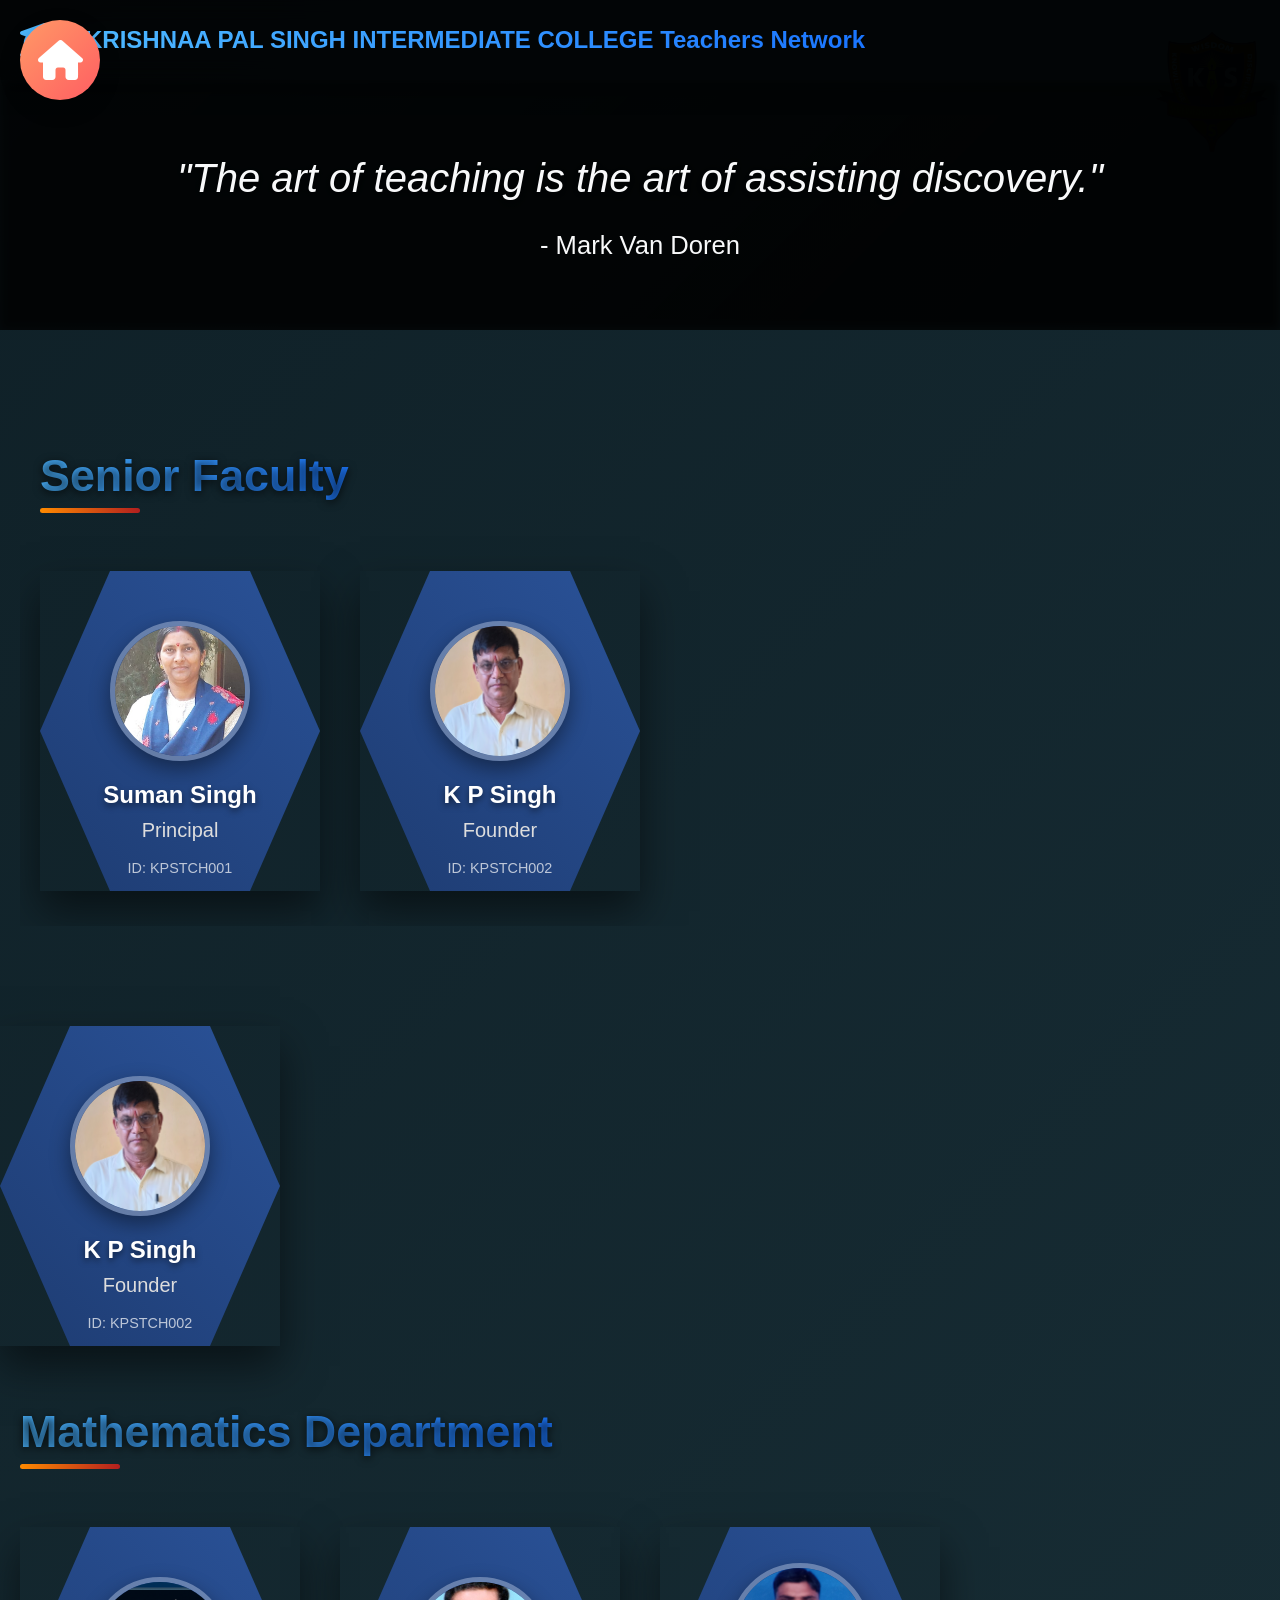
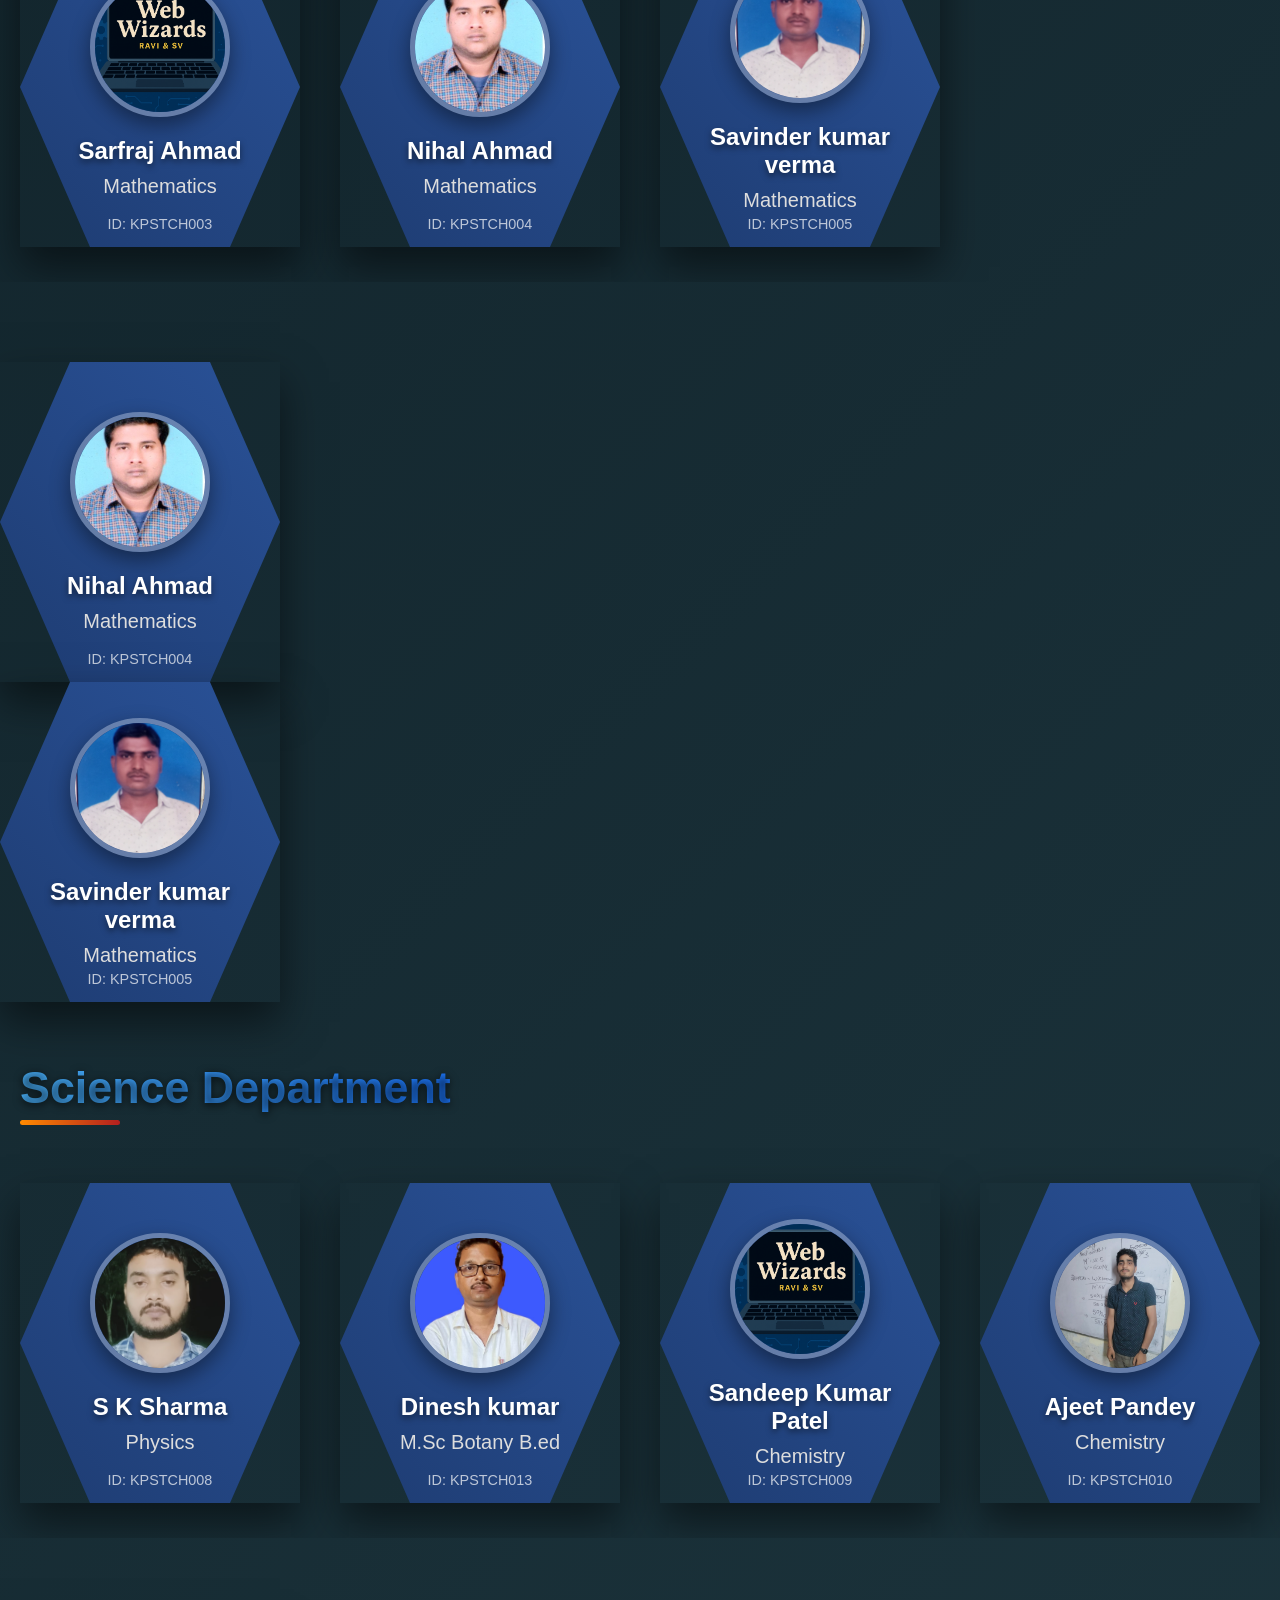
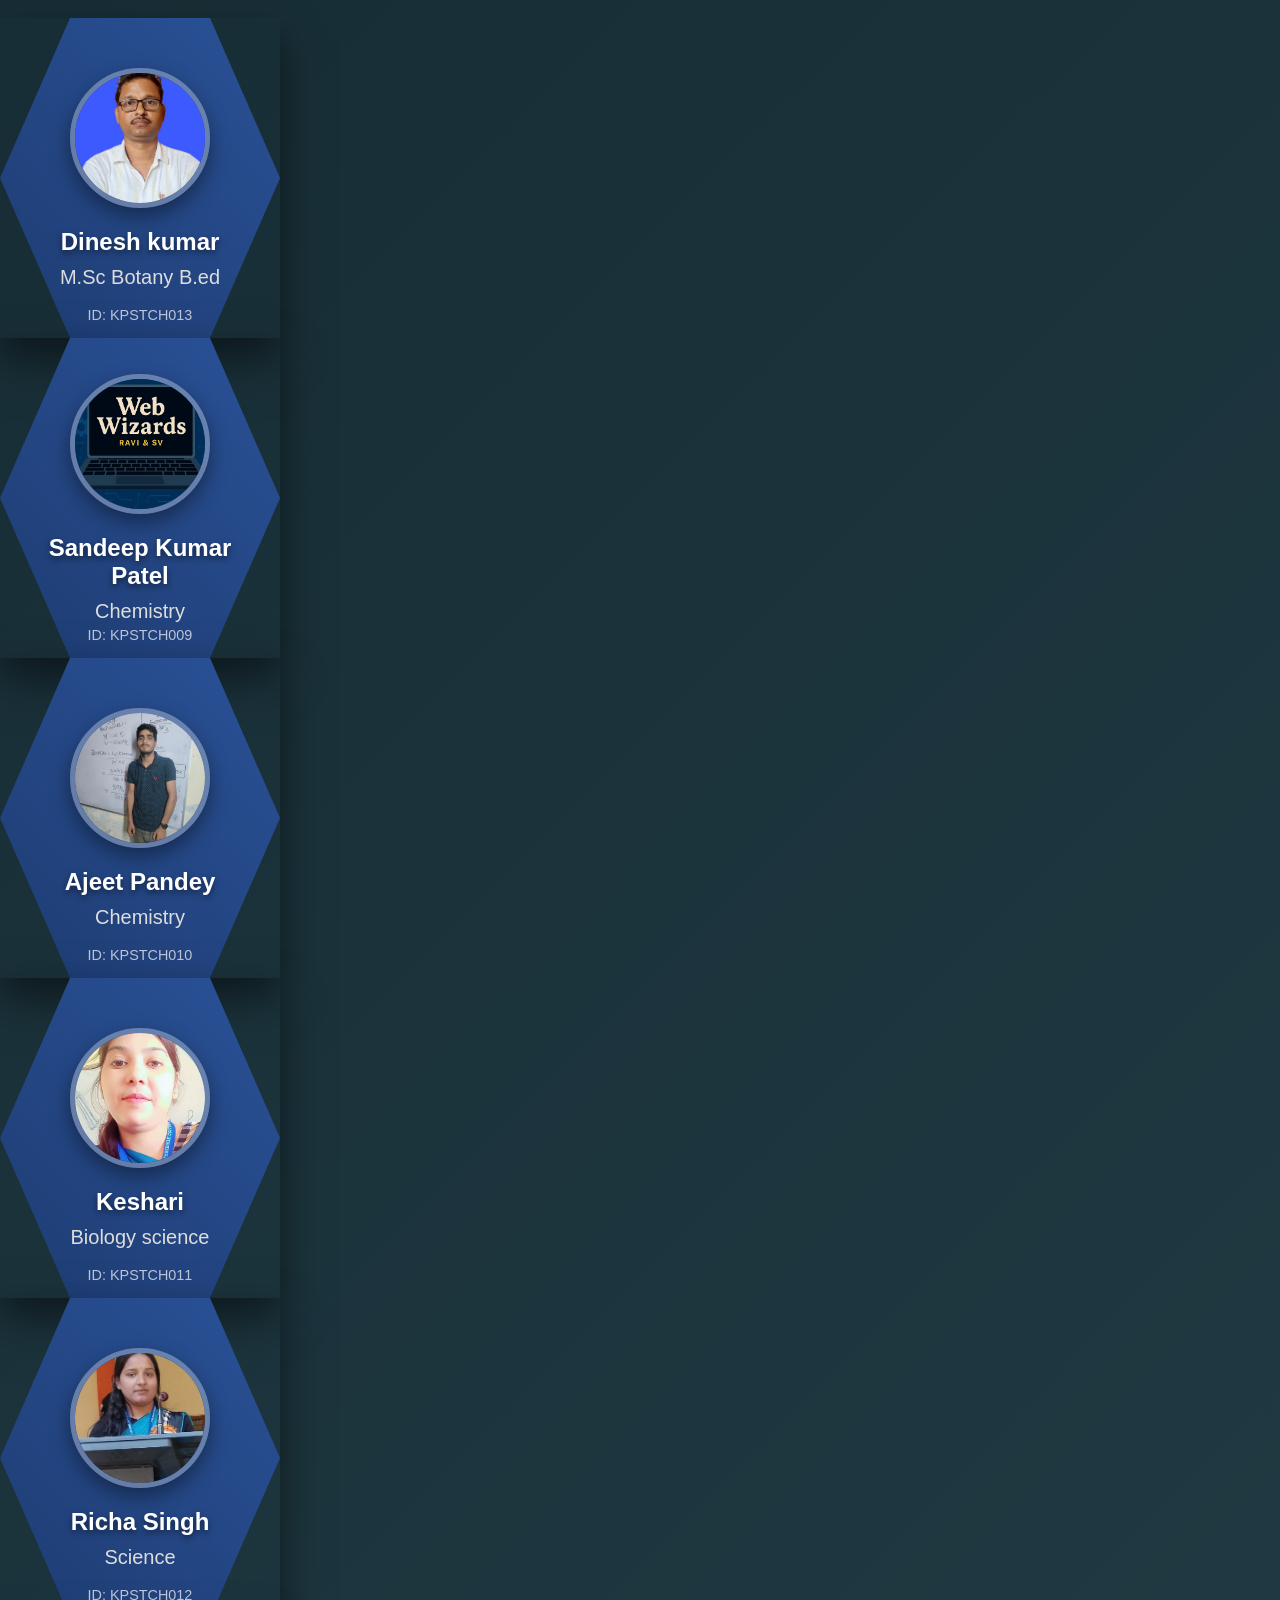
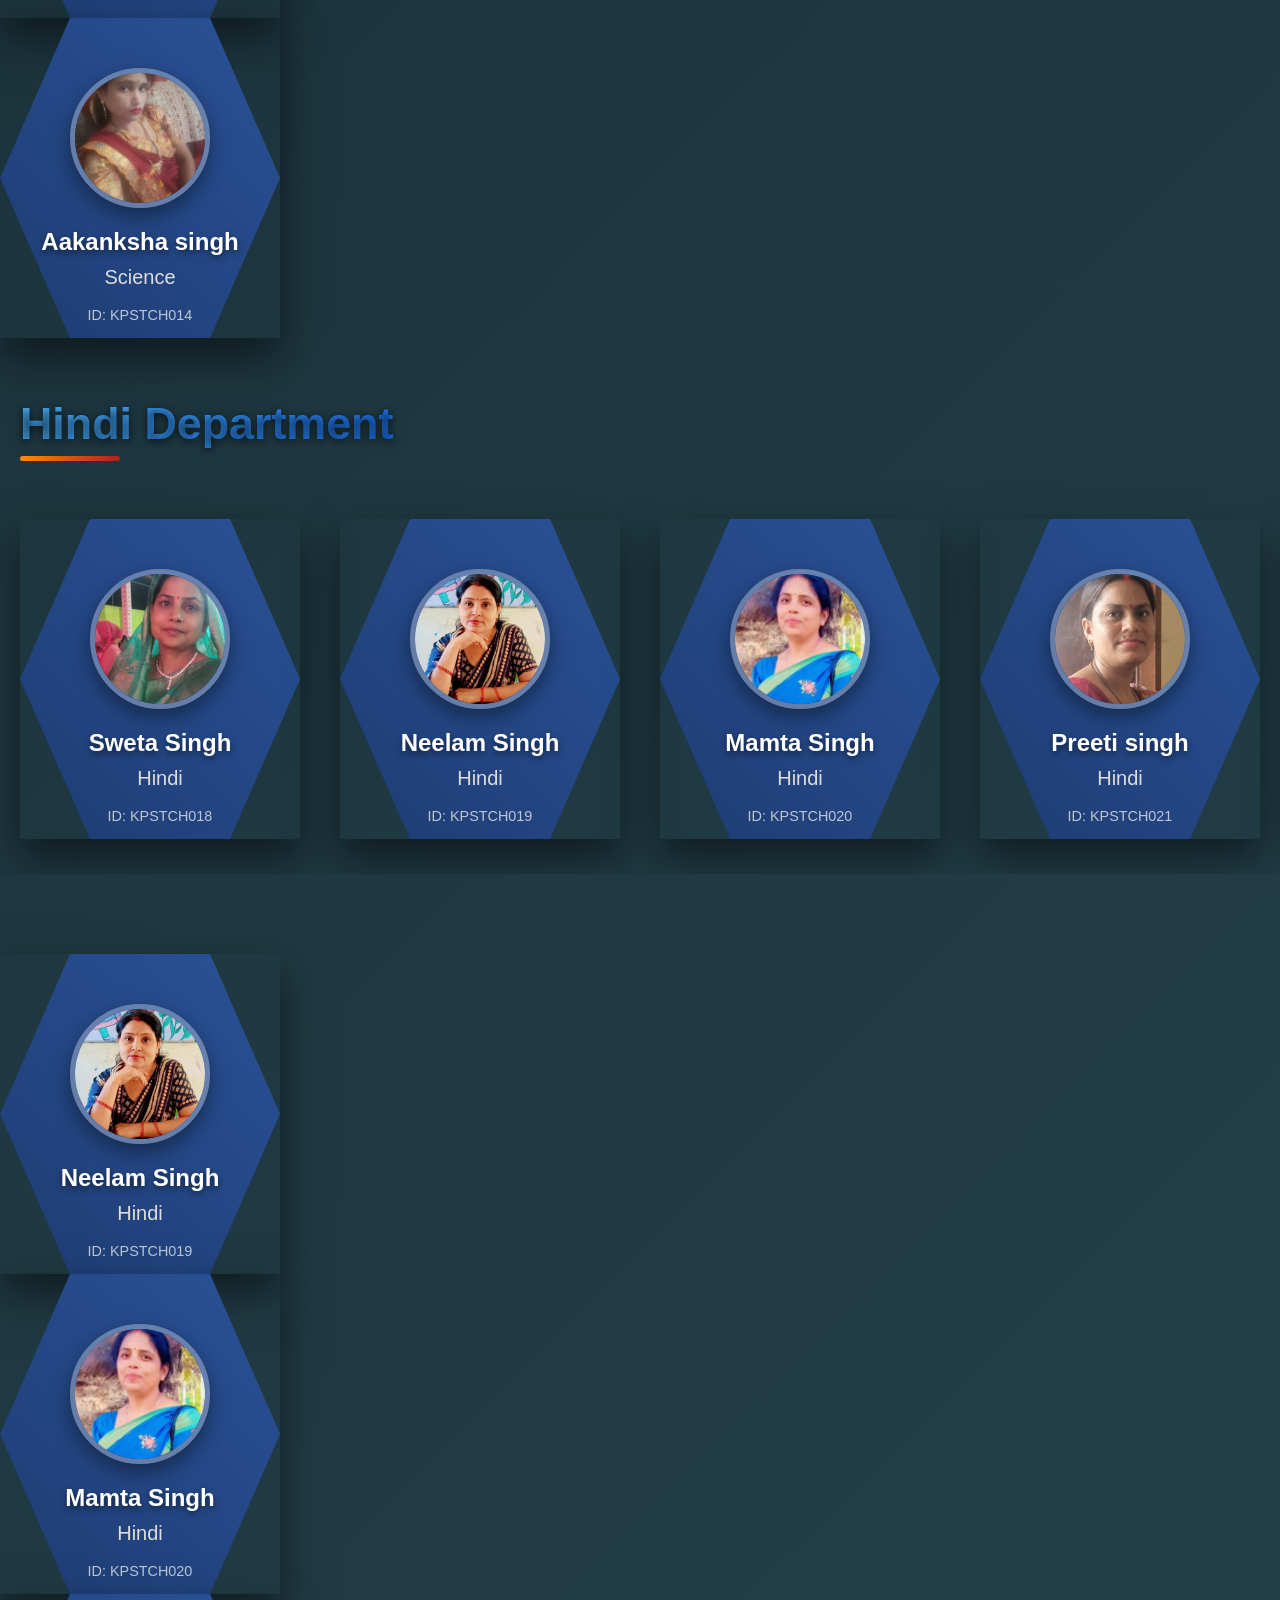
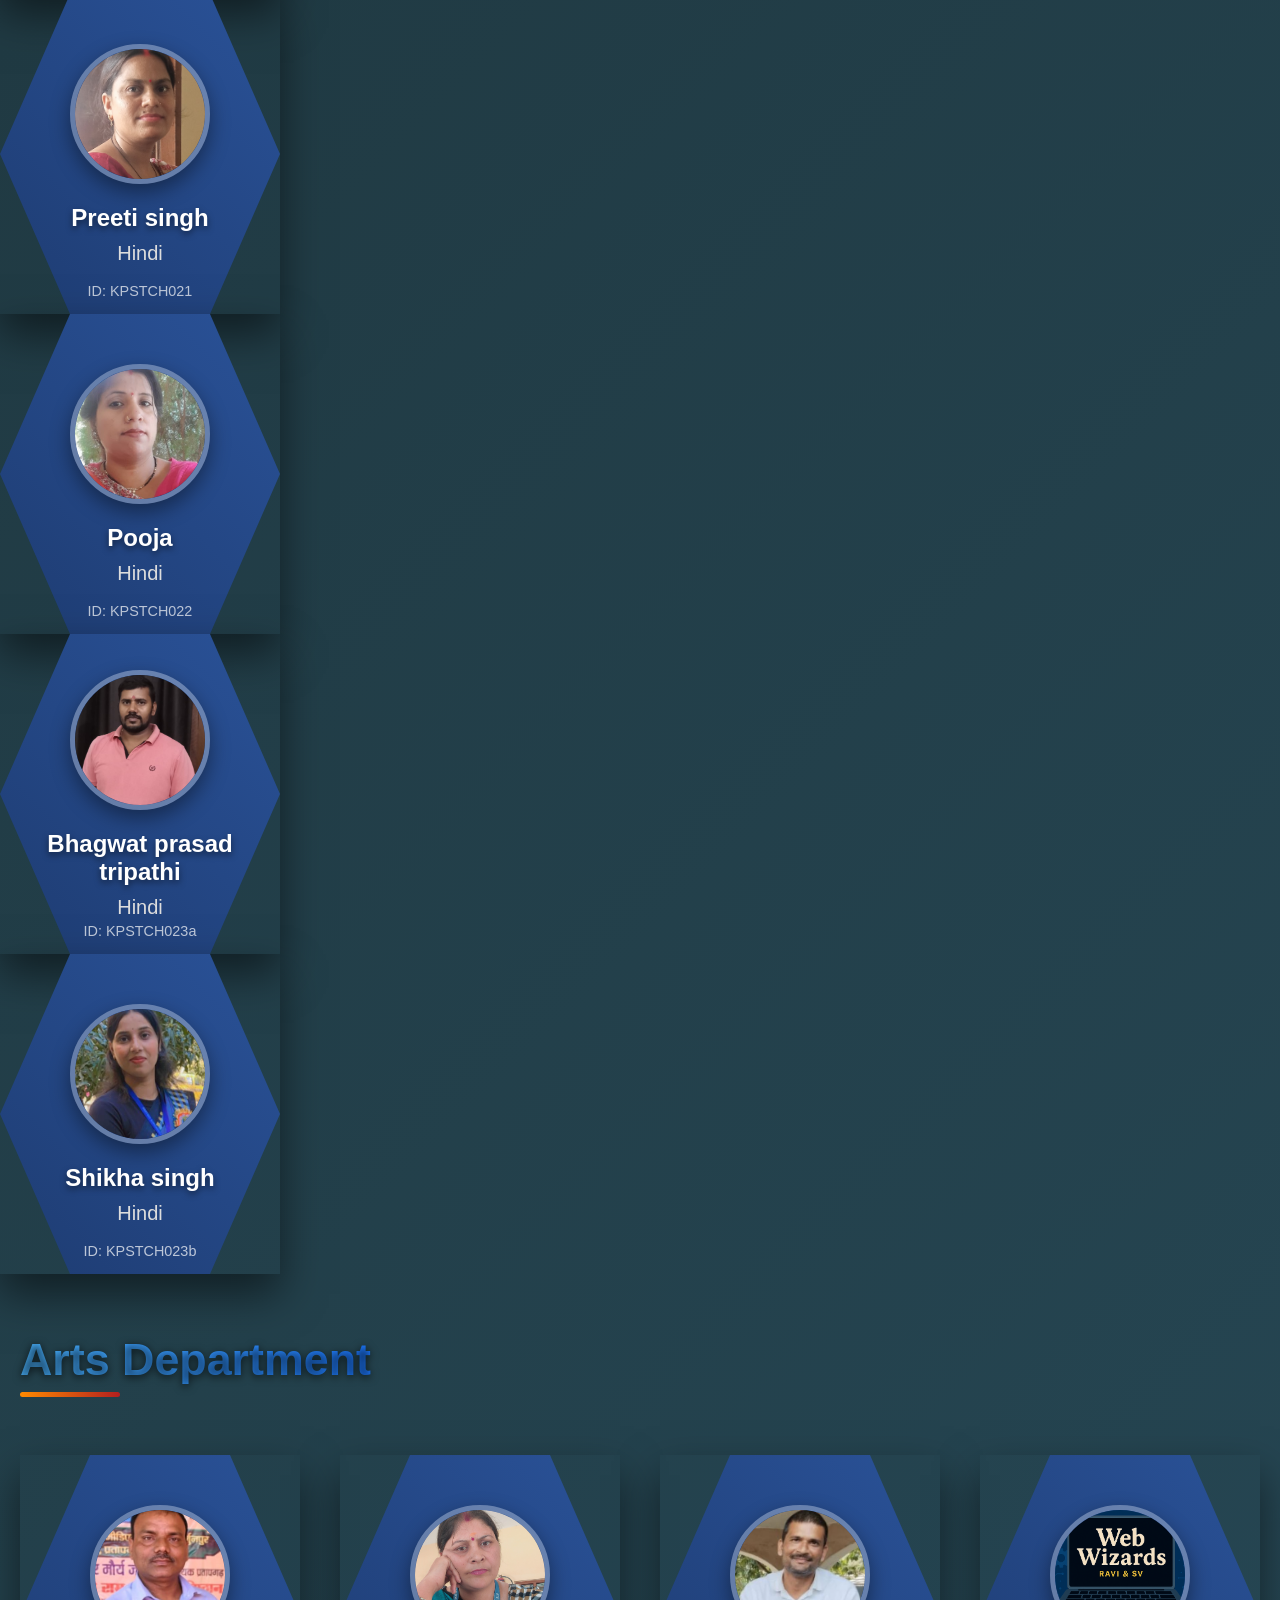
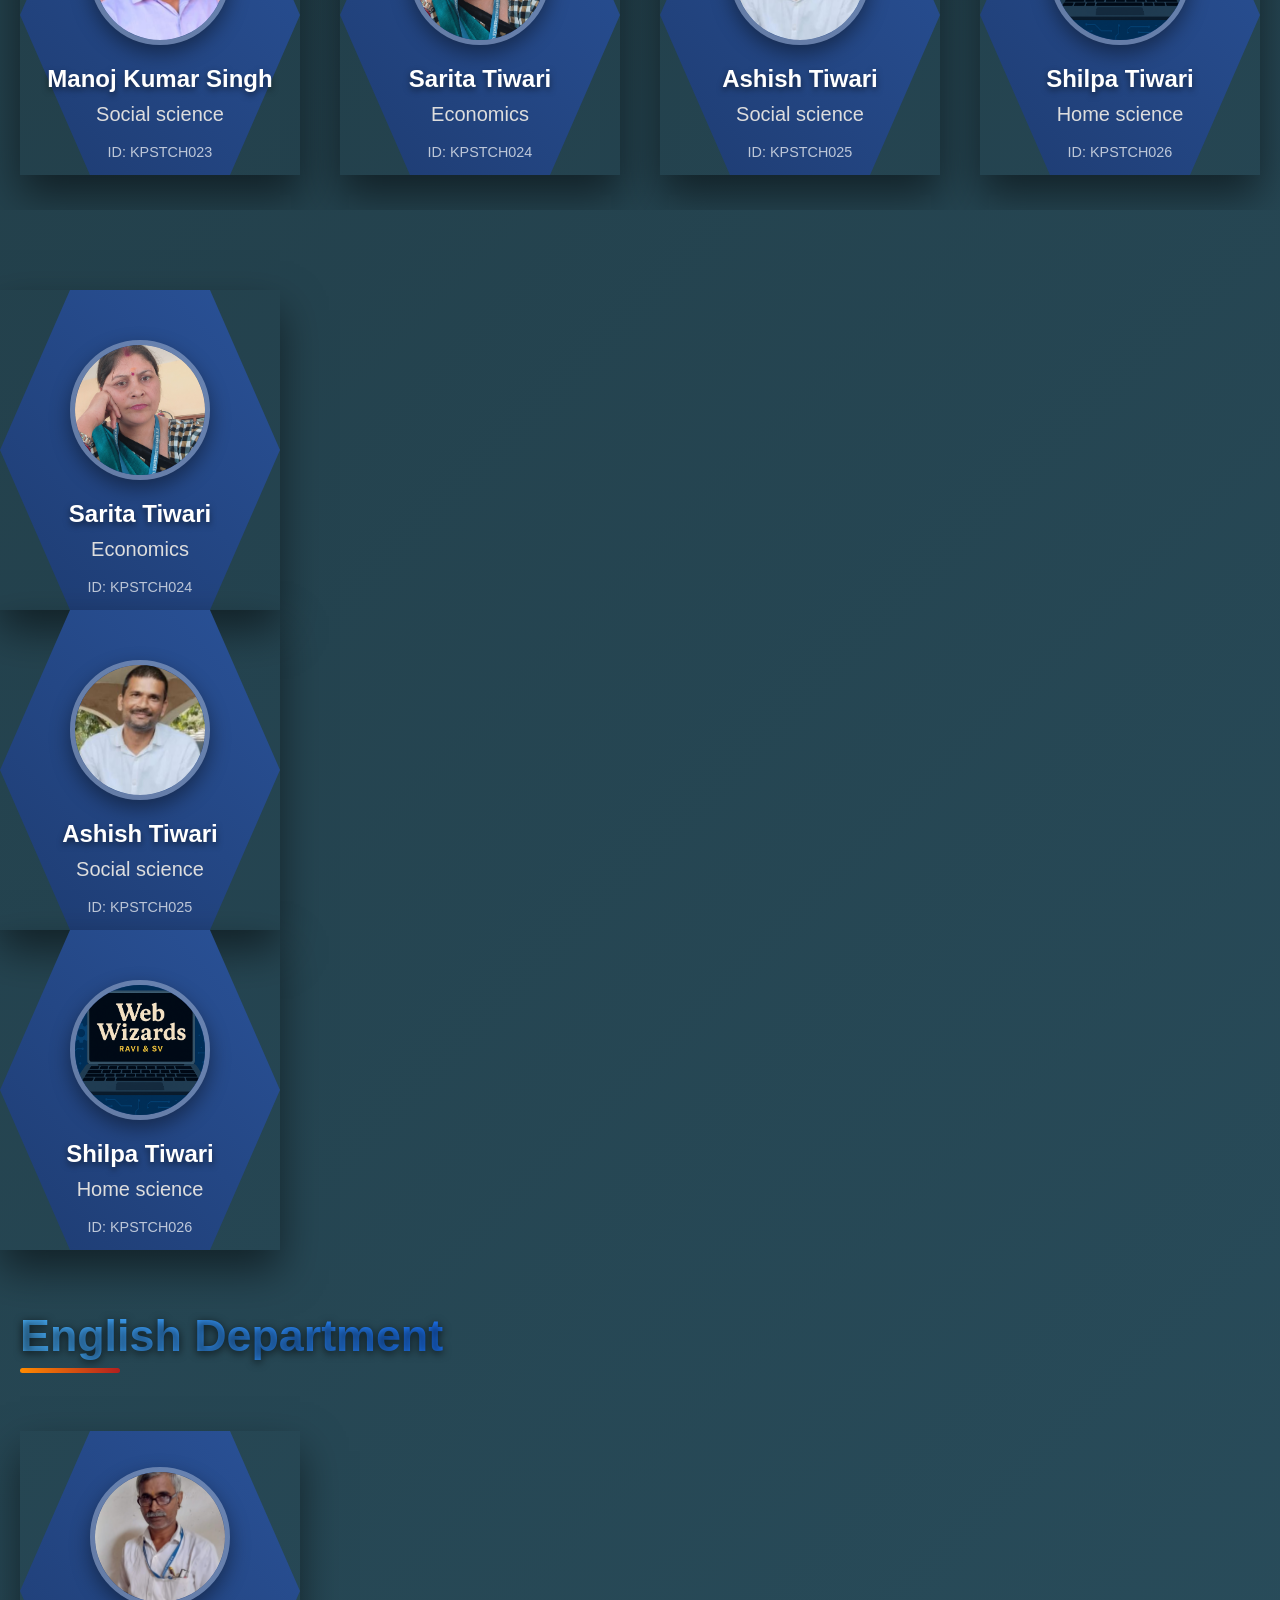
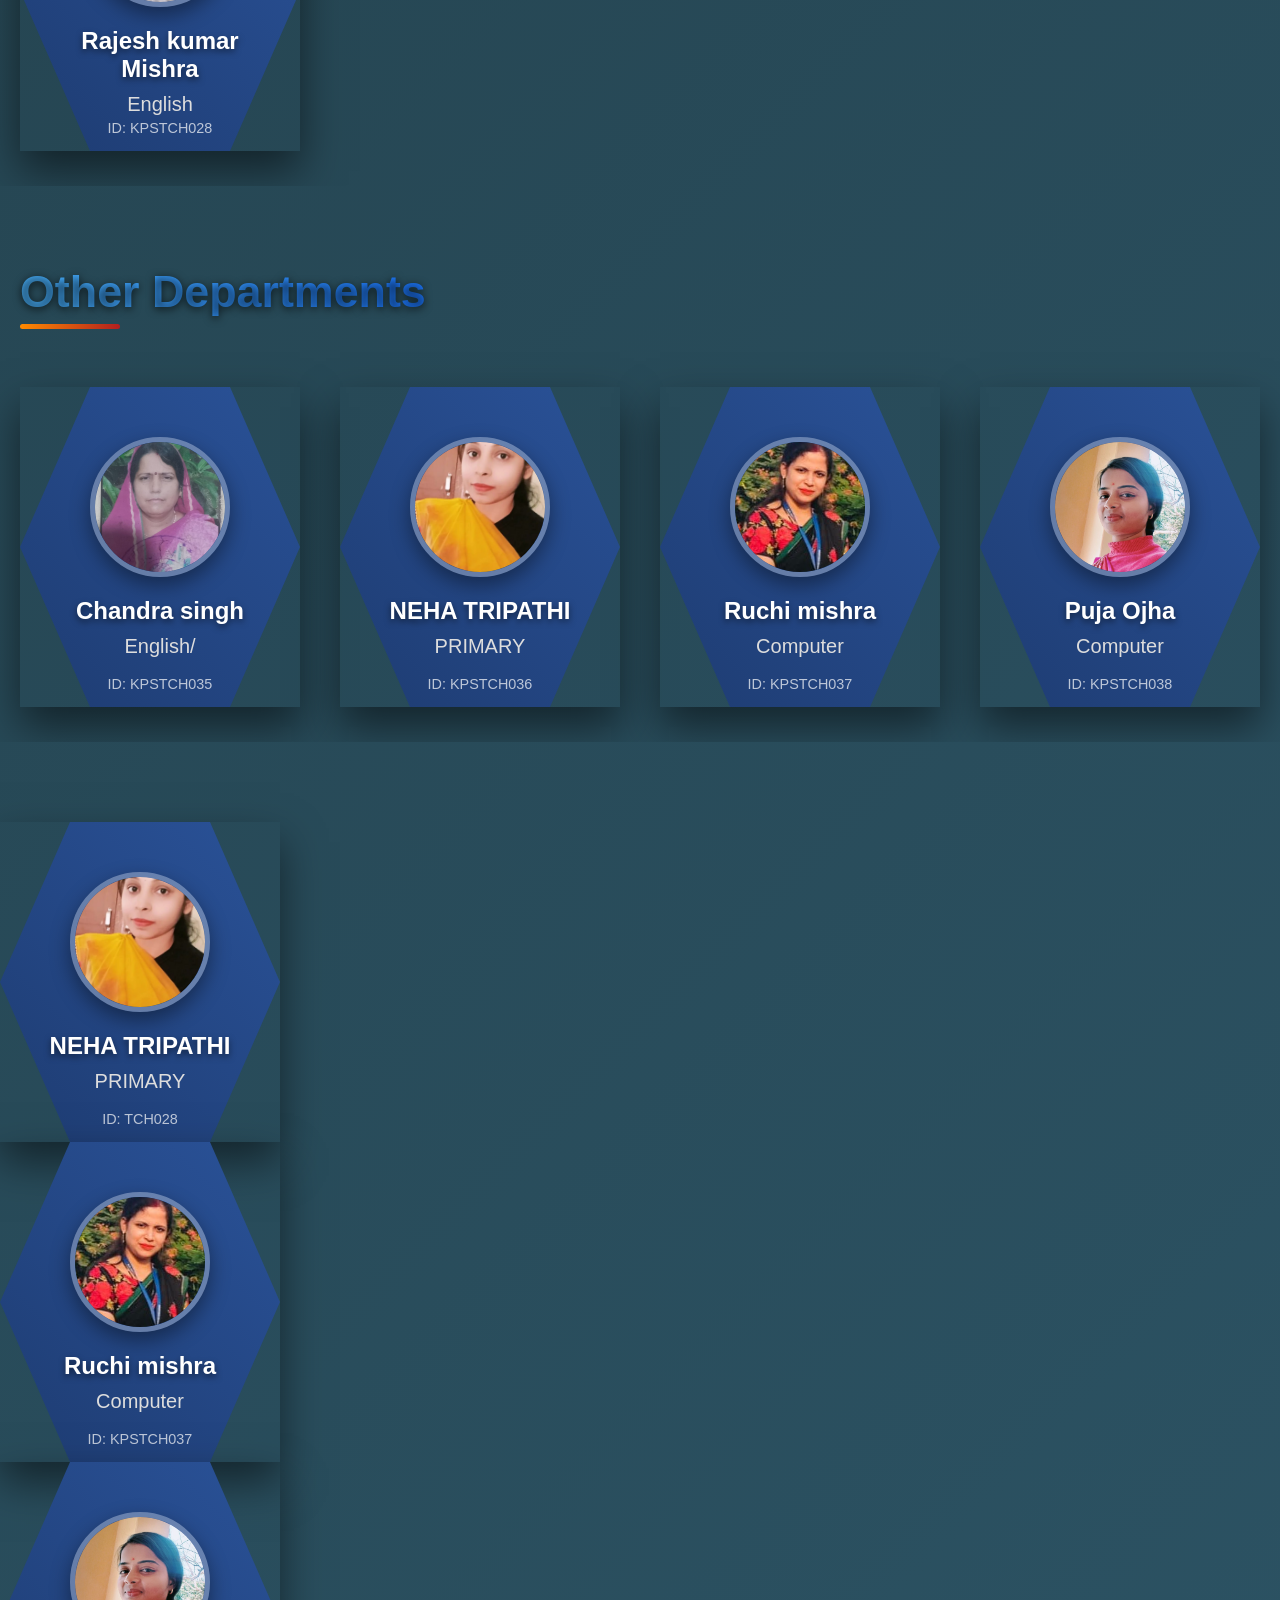
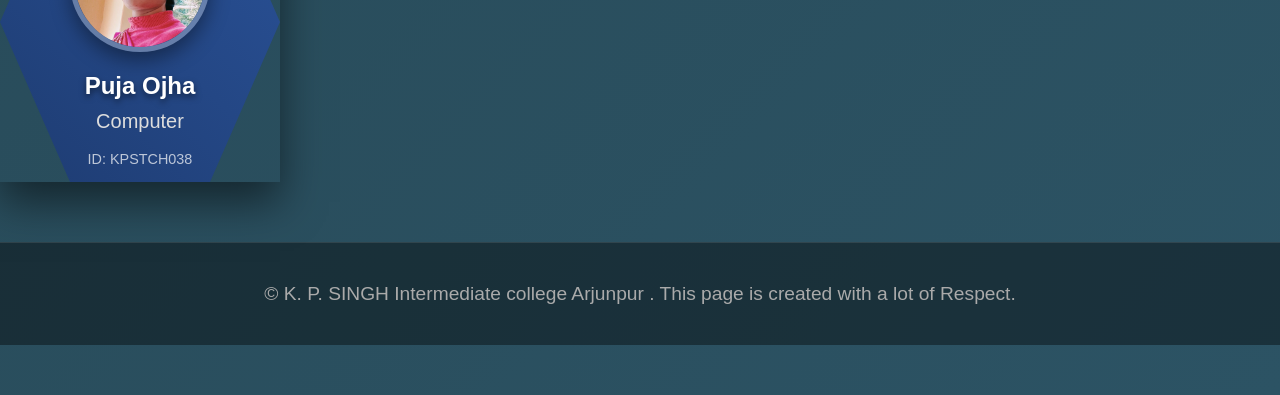
==== commit 6e29dae1: "Initialize dynamic JSON structure for teachers" ====
--- a/teachers.html
+++ b/teachers.html
@@ -52,31 +52,7 @@
       </div>
       <div class="cards-scroll-container">
         <div class="scroll-wrapper">
-          <div class="cards-container" id="senior-faculty">
-            <div class="hexagon-card">
-              <div class="hexagon-card-inner">
-                <div class="hexagon-card-front">
-                  <img
-                    src="assets/teachers/pic1.jpg"
-                    alt="Suman Singh"
-                    class="teacher-img"
-                  />
-                  <h3 class="teacher-name">Suman Singh</h3>
-                  <p class="teacher-subject">Principal</p>
-                  <p class="teacher-id">ID: KPSTCH001</p>
-                </div>
-                <div class="hexagon-card-back">
-                  <h3 class="teacher-role">Principal</h3>
-                  <p class="teacher-email">principal@kpschool.edu</p>
-                  <p class="teacher-bio">
-                    With 25+ years in education, dedicated to academic
-                    excellence and student development.
-                  </p>
-                  <div class="social-icons">
-                    <a href="https://wa.me/919473770269" target="_blank" class="social-icon whatsapp" ><i class="fab fa-whatsapp"></i ></a>
-                    <a href="https://instagram.com/web.wizaeds.by.ravi" target="_blank" class="social-icon instagram" ><i class="fab fa-instagram"></i ></a>
-                    <a href="tel:+919473770269" class="social-icon phone" ><i class="fas fa-phone"></i ></a>
-                  </div>
+          <div class="cards-container" id="senior-faculty"></div>
                 </div>
               </div>
             </div>
@@ -162,43 +138,7 @@
       </div>
       <div class="cards-scroll-container">
         <div class="scroll-wrapper">
-          <div class="cards-container" id="math-dept">
-            <div class="hexagon-card">
-              <div class="hexagon-card-inner">
-                <div class="hexagon-card-front">
-                  <img
-                    src="assets/teachers/pic3sarfaraj.jpg"
-                    alt="Sarfraj ahmad"
-                    class="teacher-img"
-                  />
-                  <h3 class="teacher-name">Sarfraj Ahmad</h3>
-                  <p class="teacher-subject">Mathematics</p>
-                  <p class="teacher-id">ID: KPSTCH003</p>
-                </div>
-                <div class="hexagon-card-back">
-                  <h3 class="teacher-role">Mathematics</h3>
-                  <p class="teacher-email">sarfrajahmad2018@gmail.com</p>
-                  <p class="teacher-bio">
-                    15+ teaching eaperiance Passionate about making mathematics
-                    accessible and enjoyable for all students.
-                  </p>
-                  <div class="social-icons">
-                    <a
-                      href="https://wa.me/919598092162"
-                      target="_blank"
-                      class="social-icon whatsapp"
-                      ><i class="fab fa-whatsapp"></i
-                    ></a>
-                    <a
-                      href="https://instagram.com/web.wizards.by.ravi"
-                      target="_blank"
-                      class="social-icon instagram"
-                      ><i class="fab fa-instagram"></i
-                    ></a>
-                    <a href="tel:+919598092162" class="social-icon phone"
-                      ><i class="fas fa-phone"></i
-                    ></a>
-                  </div>
+          <div class="cards-container" id="math-dept"></div>
                 </div>
               </div>
             </div>
@@ -372,27 +312,7 @@
       </div>
       <div class="cards-scroll-container">
         <div class="scroll-wrapper">
-          <div class="cards-container" id="science-dept">
-
-
-            <div class="hexagon-card">
-              <div class="hexagon-card-inner">
-                <div class="hexagon-card-front">
-                  <img src="assets/teachers/pic8sk.jpg" alt=" S K Sharma" class="teacher-img"
-                  />
-                  <h3 class="teacher-name">S K Sharma</h3>
-                  <p class="teacher-subject">Physics</p>
-                  <p class="teacher-id">ID: KPSTCH008</p>
-                </div>
-                <div class="hexagon-card-back">
-                  <h3 class="teacher-role">HOD Physics</h3>
-                  <p class="teacher-email">sushilved2025@gmail.com</p>
-                  <p class="teacher-bio"> +15 years of teaching experiance Physics expert with a passion for experimental science and innovation. </p>
-                  <div class="social-icons">
-                    <a href="https://wa.me/917755873781" target="_blank"  class="social-icon whatsapp" ><i class="fab fa-whatsapp"></i ></a>
-                    <a  href="https://instagram.com/web.wizards.by.ravi" target="_blank" class="social-icon instagram"  ><i class="fab fa-instagram"></i ></a>
-                    <a href="tel:+917755873781" class="social-icon phone"><i class="fas fa-phone"></i ></a>
-                  </div>
+          <div class="cards-container" id="science-dept"></div>
                 </div>
               </div>
             </div>
@@ -564,23 +484,7 @@
       </div>
       <div class="cards-scroll-container">
         <div class="scroll-wrapper">
-          <div class="cards-container" id="hindi-dept">
-            <div class="hexagon-card">
-              <div class="hexagon-card-inner">
-                <div class="hexagon-card-front">
-                  <img src="assets/teachers/pic18sweta.jpg" alt="Sweta Singh " class="teacher-img" />
-                  <h3 class="teacher-name">Sweta Singh </h3>
-                  <p class="teacher-subject">Hindi</p>
-                  <p class="teacher-id">ID: KPSTCH018</p >
-                  </div>
-                <div class="hexagon-card-back">
-                  <h3 class="teacher-role"> Hindi</h3>
-                  <p class="teacher-email">swetasingh51979@gmail.com</p>
-                  <p class="teacher-bio"> 5+ years of teaching experience ,Specialized in Hindi literature and creative writing. </p>
-                  <div class="social-icons"> <a  href="https://wa.me/919473862362"  target="_blank" class="social-icon whatsapp" ><i class="fab fa-whatsapp"></i ></a>
-                 <a  href="https://instagram.com/web.wizards.by.ravi"  target="_blank" class="social-icon instagram" ><i class="fab fa-instagram"></i ></a>
-                    <a href="tel:+919473862362" class="social-icon phone" ><i class="fas fa-phone"></i ></a>
-                  </div>
+          <div class="cards-container" id="hindi-dept"></div>
                 </div>
               </div>
             </div>
@@ -721,26 +625,7 @@
       </div>
       <div class="cards-scroll-container">
         <div class="scroll-wrapper">
-          <div class="cards-container" id="arts-dept">
-
-            <div class="hexagon-card">
-              <div class="hexagon-card-inner">
-                <div class="hexagon-card-front">
-
-                  <img src="assets/teachers/pic26manoj.jpg" alt="Manoj Kumar Singh"  class="teacher-img" />
-                  <h3 class="teacher-name">Manoj Kumar Singh</h3>
-                  <p class="teacher-subject"> Social science</p>
-                  <p class="teacher-id">ID: KPSTCH023</p>
-                </div>
-                <div class="hexagon-card-back">
-                  <h3 class="teacher-role">Social science</h3>
-                  <p class="teacher-email">manojsinghnevada1986@gmail.com</p>
-                  <p class="teacher-bio"> Expert in Social science with 15+ years of teaching experience. </p>
-                  <div class="social-icons">
-                    <a href="https://wa.me/916392696873" target="_blank" class="social-icon whatsapp" ><i class="fab fa-whatsapp"></i  ></a>
-                    <a href="https://instagram.com/web.wizards.by.ravi"  target="_blank" class="social-icon instagram" ><i class="fab fa-instagram"></i  ></a>
-                    <a href="tel:+916392696873" class="social-icon phone" ><i class="fas fa-phone"></i ></a>
-                  </div>
+          <div class="cards-container" id="arts-dept"></div>
                 </div>
               </div>
             </div>
@@ -820,28 +705,7 @@
       </div>
       <div class="cards-scroll-container">
         <div class="scroll-wrapper">
-          <div class="cards-container" id="english-dept">
-
-
-            <div class="hexagon-card">
-              <div class="hexagon-card-inner">
-                <div class="hexagon-card-front">
-                  <img src="assets/teachers/pic31rajesh.jpg"  alt="Rajesh kumar Mishra"  class="teacher-img" />
-                  <h3 class="teacher-name">Rajesh kumar Mishra </h3>
-                  <p class="teacher-subject">English</p>
-                  <p class="teacher-id">ID: KPSTCH028</p>
-                </div>
-                <div class="hexagon-card-back">
-                  <h3 class="teacher-role">HOD English</h3>
-                  <p class="teacher-email">rm919@gmail.com</p>
-                  <p class="teacher-bio">
-                    Expert in English literature and language pedagogy.
-                  </p>
-                  <div class="social-icons">
-                    <a href="https://wa.me/917905354067"   target="_blank"   class="social-icon whatsapp"  ><i class="fab fa-whatsapp"></i  ></a>
-                    <a  href="https://instagram.com/web.wizards.by.ravi"  target="_blank"  class="social-icon instagram"    ><i class="fab fa-instagram"></i  ></a>
-                    <a href="tel:+917905354067" class="social-icon phone" ><i class="fas fa-phone"></i ></a>
-                  </div>
+          <div class="cards-container" id="english-dept"></div>
                 </div>
               </div>
             </div>
@@ -880,27 +744,7 @@
       </div>
       <div class="cards-scroll-container">
         <div class="scroll-wrapper">
-          <div class="cards-container" id="others-dept">
-
-             <div class="hexagon-card">
-              <div class="hexagon-card-inner">
-                <div class="hexagon-card-front">
-                  <img src="assets/teachers/pic35.jpg"  alt="Chandra singh"  class="teacher-img" />
-                  <h3 class="teacher-name">Chandra singh </h3>
-                  <p class="teacher-subject">English/</p>
-                  <p class="teacher-id">ID: KPSTCH028</p>
-                </div>
-                <div class="hexagon-card-back">
-                  <h3 class="teacher-role">Math, english, sanskrit</h3>
-                  <p class="teacher-email">chandrarajnathsingh4321@gmail.com</p>
-                  <p class="teacher-bio">
-                    Expert in Math, english, sanskrit  and 20 + years of teaching experience .
-                  </p>
-                  <div class="social-icons">
-                    <a href="https://wa.me/919044290090"   target="_blank"   class="social-icon whatsapp"  ><i class="fab fa-whatsapp"></i  ></a>
-                    <a  href="https://instagram.com/web.wizards.by.ravi"  target="_blank"  class="social-icon instagram"    ><i class="fab fa-instagram"></i  ></a>
-                    <a href="tel:+919044290090" class="social-icon phone" ><i class="fas fa-phone"></i ></a>
-                  </div>
+          <div class="cards-container" id="others-dept"></div>
                 </div>
               </div>
             </div>
@@ -991,3 +835,4 @@
     <script src="teacherspagescript.js"></script>
   </body>
 </html>
+
